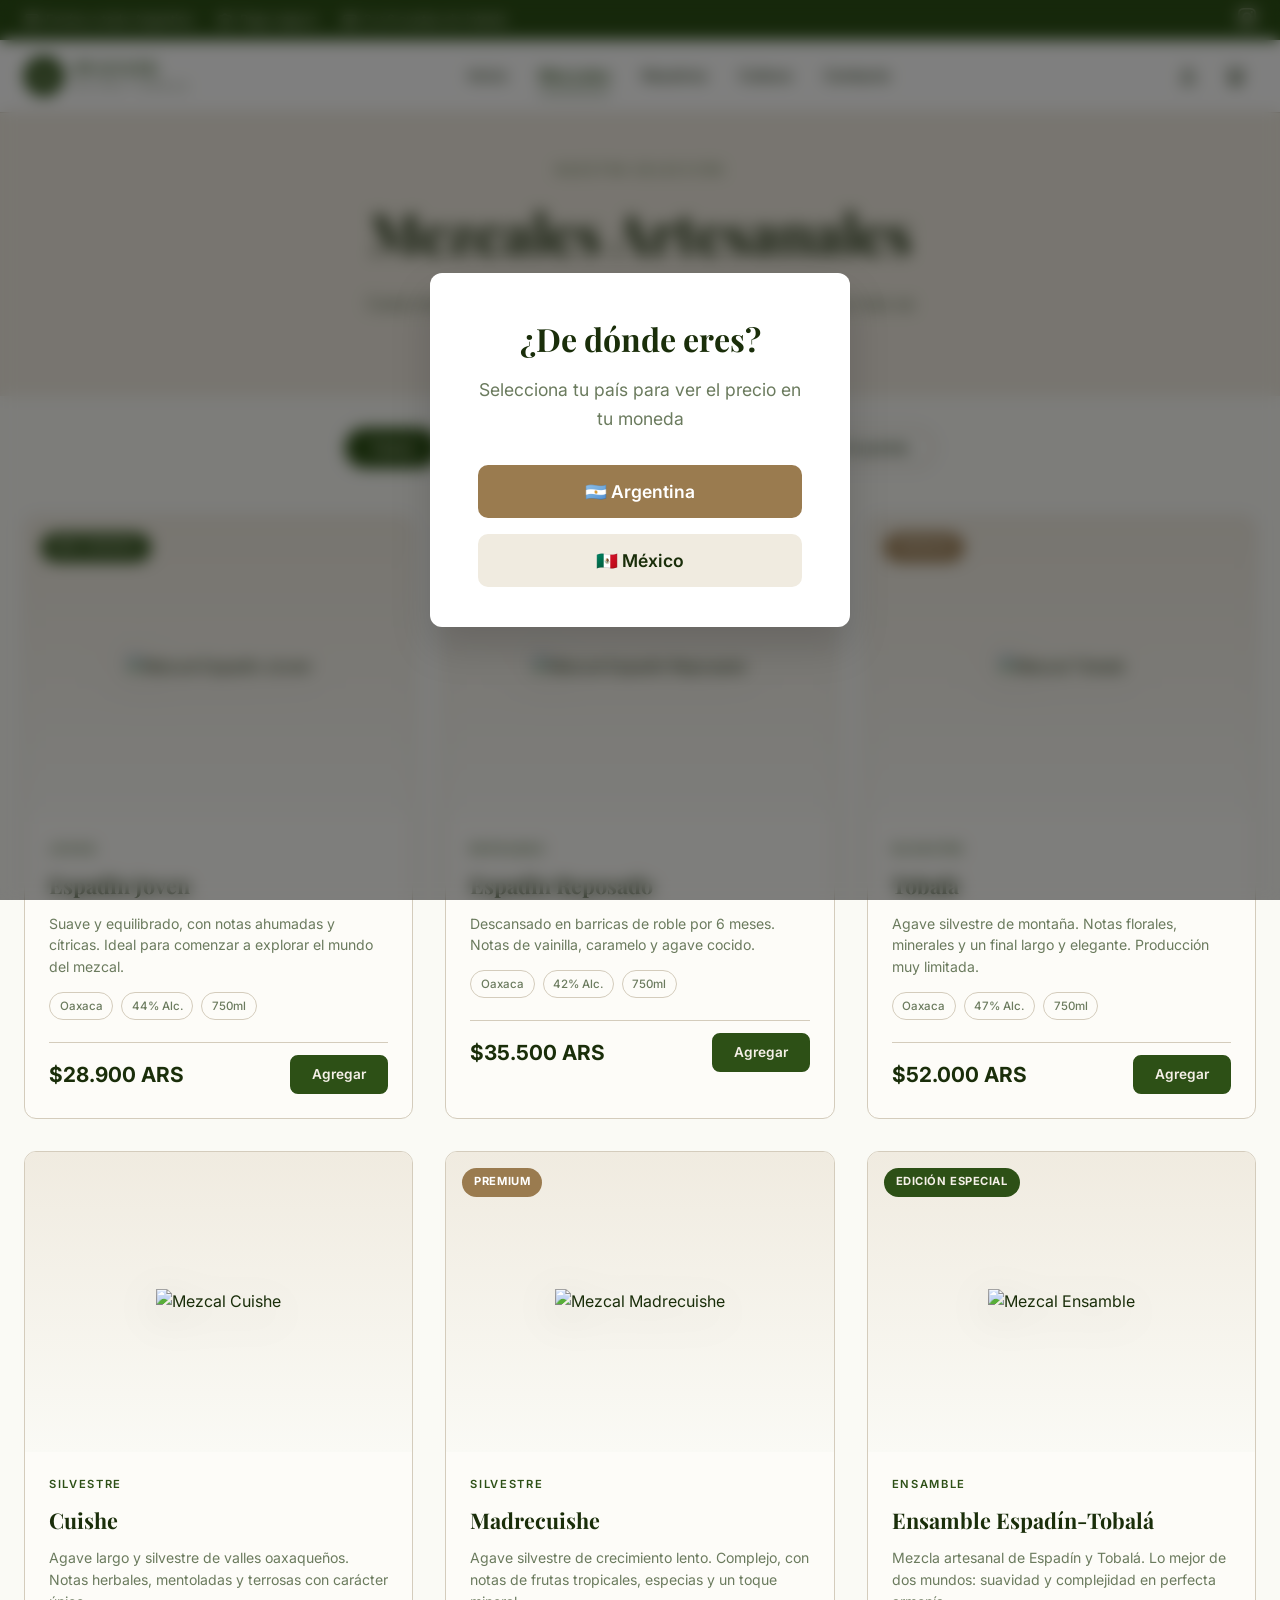
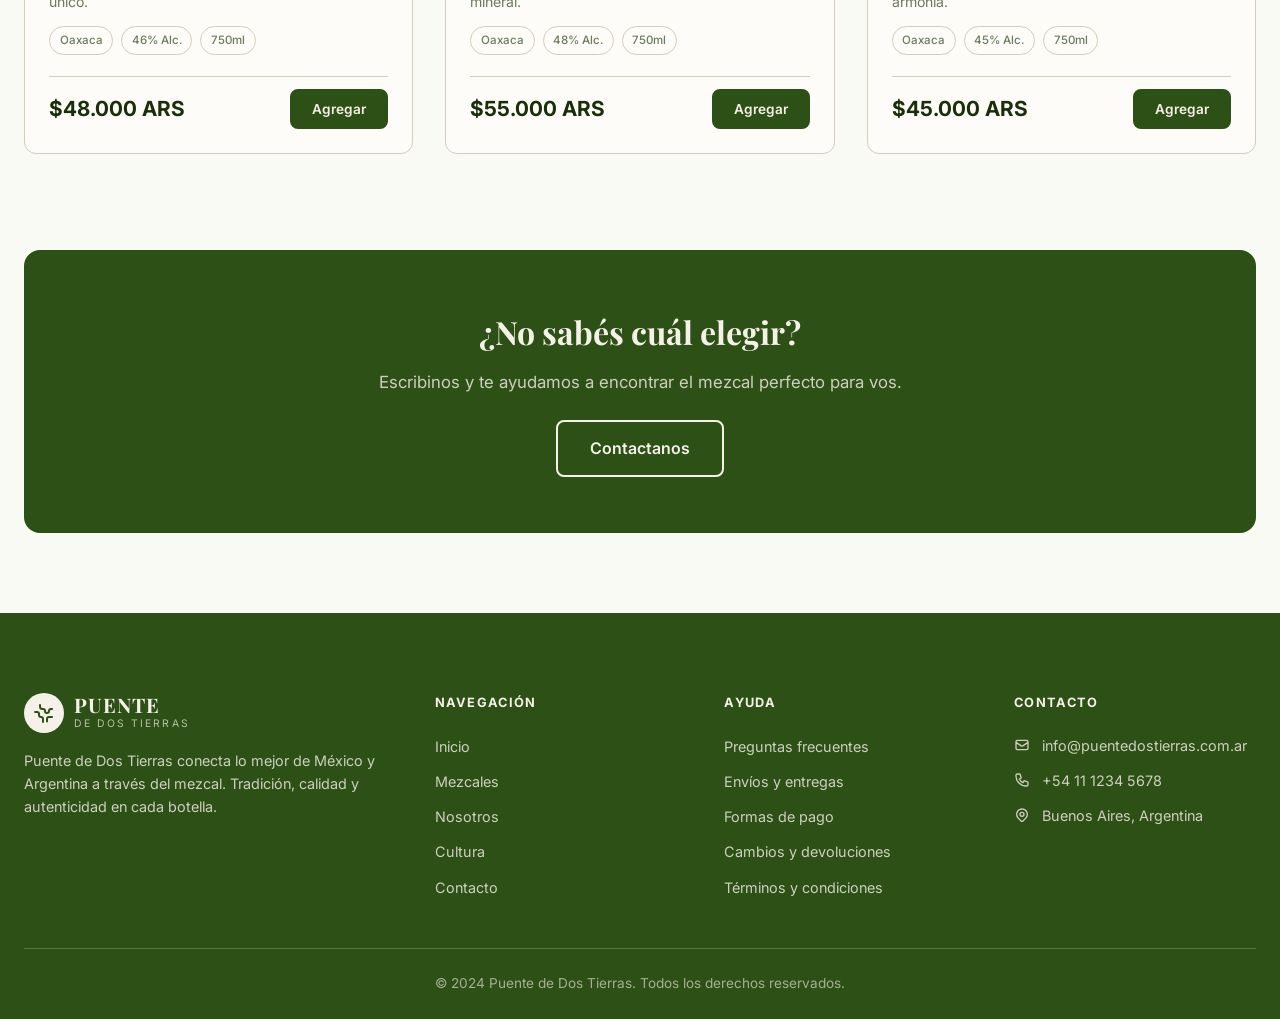
==== mezcales.html @ ec5f11fe "feat: add mezcales catalog page with 6 products, filters, and country-aware pricing" ====
<!DOCTYPE html>
<html lang="es">
<head>
  <meta charset="UTF-8">
  <meta name="viewport" content="width=device-width, initial-scale=1.0">
  <meta name="description" content="Descubrí nuestra selección de mezcales artesanales. Espadín, Tobalá, Cuishe y más. Directo del productor.">
  <title>Mezcales | Puente de Dos Tierras</title>
  <link rel="preconnect" href="https://fonts.googleapis.com">
  <link rel="preconnect" href="https://fonts.gstatic.com" crossorigin>
  <link href="https://fonts.googleapis.com/css2?family=Inter:wght@300;400;500;600;700&family=Playfair+Display:ital,wght@0,400;0,500;0,600;0,700;0,800;1,400&display=swap" rel="stylesheet">
  <link rel="stylesheet" href="css/styles.css">
</head>
<body>

  <!-- ============================================ -->
  <!-- COUNTRY MODAL -->
  <!-- ============================================ -->
  <div id="country-modal" class="country-modal">
    <div class="modal-backdrop"></div>
    <div class="modal-card">
      <h1 class="modal-title">¿De dónde eres?</h1>
      <p class="modal-subtitle">Selecciona tu país para ver el precio en tu moneda</p>
      <div class="modal-buttons">
        <button id="btn-argentina" class="btn-primary modal-btn">🇦🇷 Argentina</button>
        <button id="btn-mexico" class="btn-secondary modal-btn">🇲🇽 México</button>
      </div>
    </div>
  </div>

  <!-- ============================================ -->
  <!-- HEADER -->
  <!-- ============================================ -->
  <header class="header" id="header">
    <div class="top-bar">
      <div class="container top-bar-inner">
        <div class="top-bar-left">
          <span class="top-bar-item">
            <svg width="16" height="16" fill="none" stroke="currentColor" viewBox="0 0 24 24"><path stroke-linecap="round" stroke-linejoin="round" stroke-width="2" d="M5 8h14M5 8a2 2 0 110-4h14a2 2 0 110 4M5 8v10a2 2 0 002 2h10a2 2 0 002-2V8m-9 4h4"/></svg>
            <span id="shipping-text">Envíos a todo Argentina</span>
          </span>
          <span class="top-bar-item hide-mobile">
            <svg width="16" height="16" fill="none" stroke="currentColor" viewBox="0 0 24 24"><path stroke-linecap="round" stroke-linejoin="round" stroke-width="2" d="M9 12l2 2 4-4m5.618-4.016A11.955 11.955 0 0112 2.944a11.955 11.955 0 01-8.618 3.04A12.02 12.02 0 003 9c0 5.591 3.824 10.29 9 11.622 5.176-1.332 9-6.03 9-11.622 0-1.042-.133-2.052-.382-3.016z"/></svg>
            Pago seguro
          </span>
          <span class="top-bar-item hide-tablet">
            <svg width="16" height="16" fill="none" stroke="currentColor" viewBox="0 0 24 24"><path stroke-linecap="round" stroke-linejoin="round" stroke-width="2" d="M3 10h18M7 15h1m4 0h1m-7 4h12a3 3 0 003-3V8a3 3 0 00-3-3H6a3 3 0 00-3 3v8a3 3 0 003 3z"/></svg>
            <span id="installments-text">3 y 6 cuotas sin interés</span>
          </span>
        </div>
        <div class="top-bar-right">
          <a href="https://www.instagram.com/puentededostierras" target="_blank" rel="noopener noreferrer" class="social-link">
            <svg width="18" height="18" fill="currentColor" viewBox="0 0 24 24"><path d="M12 2.163c3.204 0 3.584.012 4.85.07 3.252.148 4.771 1.691 4.919 4.919.058 1.265.069 1.645.069 4.849 0 3.205-.012 3.584-.069 4.849-.149 3.225-1.664 4.771-4.919 4.919-1.266.058-1.644.07-4.85.07-3.204 0-3.584-.012-4.849-.07-3.26-.149-4.771-1.699-4.919-4.92-.058-1.265-.07-1.644-.07-4.849 0-3.204.013-3.583.07-4.849.149-3.227 1.664-4.771 4.919-4.919 1.266-.057 1.645-.069 4.849-.069zm0-2.163c-3.259 0-3.667.014-4.947.072-4.358.2-6.78 2.618-6.98 6.98-.059 1.281-.073 1.689-.073 4.948 0 3.259.014 3.668.072 4.948.2 4.358 2.618 6.78 6.98 6.98 1.281.058 1.689.072 4.948.072 3.259 0 3.668-.014 4.948-.072 4.354-.2 6.782-2.618 6.979-6.98.059-1.28.073-1.689.073-4.948 0-3.259-.014-3.667-.072-4.947-.196-4.354-2.617-6.78-6.979-6.98-1.281-.059-1.69-.073-4.949-.073zm0 5.838c-3.403 0-6.162 2.759-6.162 6.162s2.759 6.163 6.162 6.163 6.162-2.759 6.162-6.163c0-3.403-2.759-6.162-6.162-6.162zm0 10.162c-2.209 0-4-1.79-4-4 0-2.209 1.791-4 4-4s4 1.791 4 4c0 2.21-1.791 4-4 4zm6.406-11.845c-.796 0-1.441.645-1.441 1.44s.645 1.44 1.441 1.44c.795 0 1.439-.645 1.439-1.44s-.644-1.44-1.439-1.44z"/></svg>
          </a>
        </div>
      </div>
    </div>
    <nav class="main-nav">
      <div class="container nav-inner">
        <a href="index.html" class="logo">
          <div class="logo-icon">
            <svg width="24" height="24" fill="none" stroke="currentColor" viewBox="0 0 24 24"><path stroke-linecap="round" stroke-linejoin="round" stroke-width="2" d="M3.055 11H5a2 2 0 012 2v1a2 2 0 002 2 2 2 0 012 2v2.945M8 3.935V5.5A2.5 2.5 0 0010.5 8h.5a2 2 0 012 2 2 2 0 104 0 2 2 0 012-2h1.064M15 20.488V18a2 2 0 012-2h3.064"/></svg>
          </div>
          <div class="logo-text">
            <span class="logo-name">PUENTE</span>
            <span class="logo-sub">DE DOS TIERRAS</span>
          </div>
        </a>
        <div class="nav-links">
          <a href="index.html#inicio">Inicio</a>
          <a href="mezcales.html" class="active-link">Mezcales</a>
          <a href="index.html#nosotros">Nosotros</a>
          <a href="index.html#cultura">Cultura</a>
          <a href="index.html#contacto">Contacto</a>
        </div>
        <div class="nav-icons">
          <button class="icon-btn" aria-label="Usuario">
            <svg width="20" height="20" fill="none" stroke="currentColor" viewBox="0 0 24 24"><path stroke-linecap="round" stroke-linejoin="round" stroke-width="2" d="M16 7a4 4 0 11-8 0 4 4 0 018 0zM12 14a7 7 0 00-7 7h14a7 7 0 00-7-7z"/></svg>
          </button>
          <a href="#" class="icon-btn cart-btn" aria-label="Carrito">
            <svg width="20" height="20" fill="none" stroke="currentColor" viewBox="0 0 24 24"><path stroke-linecap="round" stroke-linejoin="round" stroke-width="2" d="M3 3h2l.4 2M7 13h10l4-8H5.4M7 13L5.4 5M7 13l-2.293 2.293c-.63.63-.184 1.707.707 1.707H17m0 0a2 2 0 100 4 2 2 0 000-4zm-8 2a2 2 0 100 4 2 2 0 000-4z"/></svg>
          </a>
          <button id="menu-toggle" class="icon-btn menu-toggle" aria-label="Menú">
            <svg class="hamburger-icon" width="24" height="24" fill="none" stroke="currentColor" viewBox="0 0 24 24"><path stroke-linecap="round" stroke-linejoin="round" stroke-width="2" d="M4 6h16M4 12h16M4 18h16"/></svg>
            <svg class="close-icon" width="24" height="24" fill="none" stroke="currentColor" viewBox="0 0 24 24"><path stroke-linecap="round" stroke-linejoin="round" stroke-width="2" d="M6 18L18 6M6 6l12 12"/></svg>
          </button>
        </div>
      </div>
      <div id="mobile-menu" class="mobile-menu">
        <a href="index.html#inicio">Inicio</a>
        <a href="mezcales.html">Mezcales</a>
        <a href="index.html#nosotros">Nosotros</a>
        <a href="index.html#cultura">Cultura</a>
        <a href="index.html#contacto">Contacto</a>
      </div>
    </nav>
    <div class="country-banner" aria-hidden="true"></div>
  </header>

  <main>
    <!-- ============================================ -->
    <!-- PAGE HERO -->
    <!-- ============================================ -->
    <section class="page-hero">
      <div class="container">
        <span class="section-label accent">Nuestra Selección</span>
        <h1 class="page-hero-title">Mezcales Artesanales</h1>
        <p class="page-hero-subtitle">Cada botella cuenta una historia. Descubrí el mezcal que más se adapta a tu paladar.</p>
      </div>
    </section>

    <!-- ============================================ -->
    <!-- FILTERS -->
    <!-- ============================================ -->
    <section class="catalog-filters">
      <div class="container">
        <div class="filters-bar">
          <button class="filter-btn active" data-filter="all">Todos</button>
          <button class="filter-btn" data-filter="joven">Joven</button>
          <button class="filter-btn" data-filter="reposado">Reposado</button>
          <button class="filter-btn" data-filter="silvestre">Silvestre</button>
          <button class="filter-btn" data-filter="ensamble">Ensamble</button>
        </div>
      </div>
    </section>

    <!-- ============================================ -->
    <!-- PRODUCT CATALOG -->
    <!-- ============================================ -->
    <section class="catalog">
      <div class="container">
        <div class="catalog-grid">

          <!-- Product 1: Espadín Joven -->
          <div class="catalog-card animate-on-scroll" data-category="joven">
            <div class="catalog-card-badge">Más vendido</div>
            <div class="catalog-card-image">
              <img src="https://hebbkx1anhila5yf.public.blob.vercel-storage.com/mezcal-jdgCJvvZKCyL3hi8HfYXwgTxOFoAdW.png" alt="Mezcal Espadín Joven">
            </div>
            <div class="catalog-card-body">
              <span class="catalog-card-category">Joven</span>
              <h3 class="catalog-card-name">Espadín Joven</h3>
              <p class="catalog-card-desc">Suave y equilibrado, con notas ahumadas y cítricas. Ideal para comenzar a explorar el mundo del mezcal.</p>
              <div class="catalog-card-details">
                <span class="detail-tag">Oaxaca</span>
                <span class="detail-tag">44% Alc.</span>
                <span class="detail-tag">750ml</span>
              </div>
              <div class="catalog-card-footer">
                <div class="catalog-card-price" data-price-ar="$28.900 ARS" data-price-mx="$700 MXN">$28.900 ARS</div>
                <button class="btn btn-primary btn-sm">Agregar</button>
              </div>
            </div>
          </div>

          <!-- Product 2: Espadín Reposado -->
          <div class="catalog-card animate-on-scroll" data-category="reposado">
            <div class="catalog-card-image">
              <img src="https://hebbkx1anhila5yf.public.blob.vercel-storage.com/mezcal-jdgCJvvZKCyL3hi8HfYXwgTxOFoAdW.png" alt="Mezcal Espadín Reposado">
            </div>
            <div class="catalog-card-body">
              <span class="catalog-card-category">Reposado</span>
              <h3 class="catalog-card-name">Espadín Reposado</h3>
              <p class="catalog-card-desc">Descansado en barricas de roble por 6 meses. Notas de vainilla, caramelo y agave cocido.</p>
              <div class="catalog-card-details">
                <span class="detail-tag">Oaxaca</span>
                <span class="detail-tag">42% Alc.</span>
                <span class="detail-tag">750ml</span>
              </div>
              <div class="catalog-card-footer">
                <div class="catalog-card-price" data-price-ar="$35.500 ARS" data-price-mx="$850 MXN">$35.500 ARS</div>
                <button class="btn btn-primary btn-sm">Agregar</button>
              </div>
            </div>
          </div>

          <!-- Product 3: Tobalá -->
          <div class="catalog-card animate-on-scroll" data-category="silvestre">
            <div class="catalog-card-badge premium">Premium</div>
            <div class="catalog-card-image">
              <img src="https://hebbkx1anhila5yf.public.blob.vercel-storage.com/mezcal-jdgCJvvZKCyL3hi8HfYXwgTxOFoAdW.png" alt="Mezcal Tobalá">
            </div>
            <div class="catalog-card-body">
              <span class="catalog-card-category">Silvestre</span>
              <h3 class="catalog-card-name">Tobalá</h3>
              <p class="catalog-card-desc">Agave silvestre de montaña. Notas florales, minerales y un final largo y elegante. Producción muy limitada.</p>
              <div class="catalog-card-details">
                <span class="detail-tag">Oaxaca</span>
                <span class="detail-tag">47% Alc.</span>
                <span class="detail-tag">750ml</span>
              </div>
              <div class="catalog-card-footer">
                <div class="catalog-card-price" data-price-ar="$52.000 ARS" data-price-mx="$1.250 MXN">$52.000 ARS</div>
                <button class="btn btn-primary btn-sm">Agregar</button>
              </div>
            </div>
          </div>

          <!-- Product 4: Cuishe -->
          <div class="catalog-card animate-on-scroll" data-category="silvestre">
            <div class="catalog-card-image">
              <img src="https://hebbkx1anhila5yf.public.blob.vercel-storage.com/mezcal-jdgCJvvZKCyL3hi8HfYXwgTxOFoAdW.png" alt="Mezcal Cuishe">
            </div>
            <div class="catalog-card-body">
              <span class="catalog-card-category">Silvestre</span>
              <h3 class="catalog-card-name">Cuishe</h3>
              <p class="catalog-card-desc">Agave largo y silvestre de valles oaxaqueños. Notas herbales, mentoladas y terrosas con carácter único.</p>
              <div class="catalog-card-details">
                <span class="detail-tag">Oaxaca</span>
                <span class="detail-tag">46% Alc.</span>
                <span class="detail-tag">750ml</span>
              </div>
              <div class="catalog-card-footer">
                <div class="catalog-card-price" data-price-ar="$48.000 ARS" data-price-mx="$1.150 MXN">$48.000 ARS</div>
                <button class="btn btn-primary btn-sm">Agregar</button>
              </div>
            </div>
          </div>

          <!-- Product 5: Madrecuishe -->
          <div class="catalog-card animate-on-scroll" data-category="silvestre">
            <div class="catalog-card-badge premium">Premium</div>
            <div class="catalog-card-image">
              <img src="https://hebbkx1anhila5yf.public.blob.vercel-storage.com/mezcal-jdgCJvvZKCyL3hi8HfYXwgTxOFoAdW.png" alt="Mezcal Madrecuishe">
            </div>
            <div class="catalog-card-body">
              <span class="catalog-card-category">Silvestre</span>
              <h3 class="catalog-card-name">Madrecuishe</h3>
              <p class="catalog-card-desc">Agave silvestre de crecimiento lento. Complejo, con notas de frutas tropicales, especias y un toque mineral.</p>
              <div class="catalog-card-details">
                <span class="detail-tag">Oaxaca</span>
                <span class="detail-tag">48% Alc.</span>
                <span class="detail-tag">750ml</span>
              </div>
              <div class="catalog-card-footer">
                <div class="catalog-card-price" data-price-ar="$55.000 ARS" data-price-mx="$1.350 MXN">$55.000 ARS</div>
                <button class="btn btn-primary btn-sm">Agregar</button>
              </div>
            </div>
          </div>

          <!-- Product 6: Ensamble -->
          <div class="catalog-card animate-on-scroll" data-category="ensamble">
            <div class="catalog-card-badge">Edición Especial</div>
            <div class="catalog-card-image">
              <img src="https://hebbkx1anhila5yf.public.blob.vercel-storage.com/mezcal-jdgCJvvZKCyL3hi8HfYXwgTxOFoAdW.png" alt="Mezcal Ensamble">
            </div>
            <div class="catalog-card-body">
              <span class="catalog-card-category">Ensamble</span>
              <h3 class="catalog-card-name">Ensamble Espadín-Tobalá</h3>
              <p class="catalog-card-desc">Mezcla artesanal de Espadín y Tobalá. Lo mejor de dos mundos: suavidad y complejidad en perfecta armonía.</p>
              <div class="catalog-card-details">
                <span class="detail-tag">Oaxaca</span>
                <span class="detail-tag">45% Alc.</span>
                <span class="detail-tag">750ml</span>
              </div>
              <div class="catalog-card-footer">
                <div class="catalog-card-price" data-price-ar="$45.000 ARS" data-price-mx="$1.080 MXN">$45.000 ARS</div>
                <button class="btn btn-primary btn-sm">Agregar</button>
              </div>
            </div>
          </div>

        </div>
      </div>
    </section>

    <!-- ============================================ -->
    <!-- CTA BANNER -->
    <!-- ============================================ -->
    <section class="cta-banner">
      <div class="container">
        <div class="cta-card">
          <h2>¿No sabés cuál elegir?</h2>
          <p>Escribinos y te ayudamos a encontrar el mezcal perfecto para vos.</p>
          <a href="index.html#contacto" class="btn btn-outline-light">Contactanos</a>
        </div>
      </div>
    </section>
  </main>

  <!-- ============================================ -->
  <!-- FOOTER -->
  <!-- ============================================ -->
  <footer id="contacto" class="footer">
    <div class="container">
      <div class="footer-grid">
        <div class="footer-brand">
          <div class="logo">
            <div class="logo-icon light">
              <svg width="24" height="24" fill="none" stroke="currentColor" viewBox="0 0 24 24"><path stroke-linecap="round" stroke-linejoin="round" stroke-width="2" d="M3.055 11H5a2 2 0 012 2v1a2 2 0 002 2 2 2 0 012 2v2.945M8 3.935V5.5A2.5 2.5 0 0010.5 8h.5a2 2 0 012 2 2 2 0 104 0 2 2 0 012-2h1.064M15 20.488V18a2 2 0 012-2h3.064"/></svg>
            </div>
            <div class="logo-text">
              <span class="logo-name">PUENTE</span>
              <span class="logo-sub">DE DOS TIERRAS</span>
            </div>
          </div>
          <p class="footer-desc">Puente de Dos Tierras conecta lo mejor de México y Argentina a través del mezcal. Tradición, calidad y autenticidad en cada botella.</p>
        </div>
        <div class="footer-links">
          <h4>NAVEGACIÓN</h4>
          <ul>
            <li><a href="index.html#inicio">Inicio</a></li>
            <li><a href="mezcales.html">Mezcales</a></li>
            <li><a href="index.html#nosotros">Nosotros</a></li>
            <li><a href="index.html#cultura">Cultura</a></li>
            <li><a href="index.html#contacto">Contacto</a></li>
          </ul>
        </div>
        <div class="footer-links">
          <h4>AYUDA</h4>
          <ul>
            <li><a href="#">Preguntas frecuentes</a></li>
            <li><a href="#">Envíos y entregas</a></li>
            <li><a href="#">Formas de pago</a></li>
            <li><a href="#">Cambios y devoluciones</a></li>
            <li><a href="#">Términos y condiciones</a></li>
          </ul>
        </div>
        <div class="footer-contact">
          <h4>CONTACTO</h4>
          <ul>
            <li>
              <svg width="16" height="16" fill="none" stroke="currentColor" viewBox="0 0 24 24"><path stroke-linecap="round" stroke-linejoin="round" stroke-width="2" d="M3 8l7.89 5.26a2 2 0 002.22 0L21 8M5 19h14a2 2 0 002-2V7a2 2 0 00-2-2H5a2 2 0 00-2 2v10a2 2 0 002 2z"/></svg>
              <span id="footer-email">info@puentedostierras.com.ar</span>
            </li>
            <li>
              <svg width="16" height="16" fill="none" stroke="currentColor" viewBox="0 0 24 24"><path stroke-linecap="round" stroke-linejoin="round" stroke-width="2" d="M3 5a2 2 0 012-2h3.28a1 1 0 01.948.684l1.498 4.493a1 1 0 01-.502 1.21l-2.257 1.13a11.042 11.042 0 005.516 5.516l1.13-2.257a1 1 0 011.21-.502l4.493 1.498a1 1 0 01.684.949V19a2 2 0 01-2 2h-1C9.716 21 3 14.284 3 6V5z"/></svg>
              <span id="footer-phone">+54 11 1234 5678</span>
            </li>
            <li>
              <svg width="16" height="16" fill="none" stroke="currentColor" viewBox="0 0 24 24"><path stroke-linecap="round" stroke-linejoin="round" stroke-width="2" d="M17.657 16.657L13.414 20.9a1.998 1.998 0 01-2.827 0l-4.244-4.243a8 8 0 1111.314 0z"/><path stroke-linecap="round" stroke-linejoin="round" stroke-width="2" d="M15 11a3 3 0 11-6 0 3 3 0 016 0z"/></svg>
              <span id="footer-location">Buenos Aires, Argentina</span>
            </li>
          </ul>
        </div>
      </div>
      <div class="footer-bottom">
        <p>© 2024 Puente de Dos Tierras. Todos los derechos reservados.</p>
      </div>
    </div>
  </footer>

  <script src="js/main.js"></script>
</body>
</html>
---- css/styles.css ----
/* ============================================ */
/* CSS CUSTOM PROPERTIES                        */
/* ============================================ */
:root {
  --primary: #2D5016;
  --primary-light: #3D6B1E;
  --primary-dark: #1E3A0E;
  --primary-foreground: #F5F0E8;
  --secondary: #F0EBE0;
  --accent: #9A7B4F;
  --background: #FAFAF5;
  --foreground: #1A2E0A;
  --muted: #6B7B5E;
  --border: #D4CCBC;
  --card: #FDFCF8;
  --hero-overlay: rgba(255,255,255,0.78);
  --shadow-sm: 0 1px 3px rgba(0,0,0,0.08);
  --shadow-md: 0 4px 12px rgba(0,0,0,0.1);
  --shadow-lg: 0 8px 30px rgba(0,0,0,0.12);
  --shadow-xl: 0 20px 40px rgba(0,0,0,0.15);
  --radius: 12px;
  --transition: 0.3s ease;
}

/* ============================================ */
/* MEXICO COLOR SCHEME                          */
/* ============================================ */
body.country-mexico {
  --primary: #8B2D0B;
  --primary-light: #A63A12;
  --primary-dark: #6B2008;
  --primary-foreground: #FFF8F0;
  --secondary: #F5EDE4;
  --accent: #C4762A;
  --background: #FFFBF7;
  --foreground: #2E1506;
  --muted: #8B7461;
  --border: #E0CCBB;
  --card: #FFFDF9;
  --hero-overlay: rgba(255,248,240,0.78);
}

/* Country flag badge */
.country-flag {
  display: none;
  font-size: 1.4rem;
  margin-right: 0.4rem;
  vertical-align: middle;
  line-height: 1;
}

body.country-argentina .country-flag.flag-ar,
body.country-mexico .country-flag.flag-mx {
  display: inline;
}

/* Country banner strip */
.country-banner {
  display: none;
  text-align: center;
  padding: 0.4rem;
  font-size: 0.75rem;
  font-weight: 600;
  letter-spacing: 0.05em;
}

body.country-argentina .country-banner {
  display: block;
  background: linear-gradient(90deg, #74ACDF 0%, #74ACDF 33%, #FFFFFF 33%, #FFFFFF 50%, #F6B40E 50%, #F6B40E 52%, #FFFFFF 52%, #FFFFFF 67%, #74ACDF 67%, #74ACDF 100%);
  color: transparent;
  height: 4px;
}

body.country-mexico .country-banner {
  display: block;
  background: linear-gradient(90deg, #006847 0%, #006847 33%, #FFFFFF 33%, #FFFFFF 67%, #CE1126 67%, #CE1126 100%);
  color: transparent;
  height: 4px;
}

/* ============================================ */
/* RESET & BASE                                 */
/* ============================================ */
*, *::before, *::after {
  margin: 0;
  padding: 0;
  box-sizing: border-box;
}

html {
  scroll-behavior: smooth;
  font-size: 16px;
}

body {
  font-family: 'Inter', -apple-system, BlinkMacSystemFont, sans-serif;
  background: var(--background);
  color: var(--foreground);
  line-height: 1.6;
  -webkit-font-smoothing: antialiased;
  -moz-osx-font-smoothing: grayscale;
}

img {
  max-width: 100%;
  height: auto;
  display: block;
}

a {
  text-decoration: none;
  color: inherit;
  transition: color var(--transition);
}

ul {
  list-style: none;
}

/* Scrollbar */
::-webkit-scrollbar { width: 8px; }
::-webkit-scrollbar-track { background: var(--secondary); }
::-webkit-scrollbar-thumb { background: var(--primary); border-radius: 4px; }
::-webkit-scrollbar-thumb:hover { background: var(--accent); }

/* ============================================ */
/* UTILITIES                                    */
/* ============================================ */
.container {
  max-width: 1280px;
  margin: 0 auto;
  padding: 0 1.5rem;
}

.section-label {
  font-size: 0.75rem;
  text-transform: uppercase;
  letter-spacing: 0.2em;
  color: var(--muted);
  display: block;
  margin-bottom: 0.5rem;
}

.section-label.accent { color: var(--primary); }
.section-label.light { color: rgba(245,240,232,0.7); }

.section-title {
  font-family: 'Playfair Display', Georgia, serif;
  font-size: clamp(1.75rem, 4vw, 2.5rem);
  font-weight: 700;
  color: var(--foreground);
  margin-bottom: 1rem;
}

.section-title.center { text-align: center; }

.section-header {
  text-align: center;
  margin-bottom: 3rem;
}

/* ============================================ */
/* BUTTONS                                      */
/* ============================================ */
.btn {
  display: inline-flex;
  align-items: center;
  gap: 0.5rem;
  padding: 0.875rem 2rem;
  font-size: 1rem;
  font-weight: 600;
  border-radius: 8px;
  border: 2px solid transparent;
  cursor: pointer;
  transition: all var(--transition);
  font-family: inherit;
}

.btn-primary {
  background: var(--primary);
  color: var(--primary-foreground);
  border-color: var(--primary);
}

.btn-primary:hover {
  background: var(--primary-light);
  border-color: var(--primary-light);
  transform: translateY(-2px);
  box-shadow: var(--shadow-md);
}

.btn-outline {
  background: transparent;
  color: var(--primary);
  border-color: var(--primary);
}

.btn-outline:hover {
  background: var(--primary);
  color: var(--primary-foreground);
  transform: translateY(-2px);
}

.btn-outline-light {
  background: transparent;
  color: var(--primary-foreground);
  border-color: var(--primary-foreground);
}

.btn-outline-light:hover {
  background: var(--primary-foreground);
  color: var(--primary);
}

.btn-secondary {
  background: var(--secondary);
  color: var(--foreground);
  border-color: var(--secondary);
}

.btn-secondary:hover {
  background: var(--border);
  border-color: var(--border);
  transform: translateY(-2px);
}

/* ============================================ */
/* ANIMATIONS                                   */
/* ============================================ */
@keyframes fadeIn {
  from { opacity: 0; }
  to { opacity: 1; }
}

@keyframes slideUp {
  from { opacity: 0; transform: translateY(30px); }
  to { opacity: 1; transform: translateY(0); }
}

@keyframes scaleIn {
  from { opacity: 0; transform: scale(0.9); }
  to { opacity: 1; transform: scale(1); }
}

.animate-on-scroll {
  opacity: 0;
  transform: translateY(30px);
  transition: opacity 0.6s ease, transform 0.6s ease;
}

.animate-on-scroll.animate-in {
  opacity: 1;
  transform: translateY(0);
}

/* ============================================ */
/* COUNTRY MODAL                                */
/* ============================================ */
.country-modal {
  position: fixed;
  inset: 0;
  z-index: 100;
  display: flex;
  align-items: center;
  justify-content: center;
  animation: fadeIn 0.3s ease;
}

.country-modal.hidden {
  display: none;
}

.modal-backdrop {
  position: absolute;
  inset: 0;
  background: rgba(0,0,0,0.5);
  backdrop-filter: blur(8px);
  -webkit-backdrop-filter: blur(8px);
}

.modal-card {
  position: relative;
  z-index: 10;
  background: white;
  border-radius: var(--radius);
  box-shadow: var(--shadow-xl);
  padding: 2.5rem 3rem;
  max-width: 420px;
  width: 90%;
  text-align: center;
  animation: scaleIn 0.4s ease;
}

.modal-title {
  font-family: 'Playfair Display', Georgia, serif;
  font-size: 2rem;
  font-weight: 700;
  color: var(--foreground);
  margin-bottom: 0.75rem;
}

.modal-subtitle {
  color: var(--muted);
  font-size: 1.1rem;
  margin-bottom: 2rem;
}

.modal-buttons {
  display: flex;
  flex-direction: column;
  gap: 1rem;
}

.modal-btn {
  padding: 1rem 2rem;
  font-size: 1.1rem;
  border-radius: 10px;
  cursor: pointer;
  font-family: inherit;
  font-weight: 600;
  border: none;
  transition: all var(--transition);
}

.modal-btn.btn-primary {
  background: var(--accent);
  color: white;
}

.modal-btn.btn-primary:hover {
  background: #8A6B3F;
  transform: translateY(-2px);
  box-shadow: var(--shadow-md);
}

.modal-btn.btn-secondary {
  background: var(--secondary);
  color: var(--foreground);
}

.modal-btn.btn-secondary:hover {
  background: var(--border);
  transform: translateY(-2px);
}

/* ============================================ */
/* HEADER                                       */
/* ============================================ */
.header {
  position: fixed;
  top: 0;
  left: 0;
  right: 0;
  z-index: 50;
  transition: box-shadow var(--transition);
}

.header.scrolled {
  box-shadow: var(--shadow-md);
}

.top-bar {
  background: var(--primary);
  color: var(--primary-foreground);
  padding: 0.5rem 0;
  font-size: 0.8rem;
}

.top-bar-inner {
  display: flex;
  justify-content: space-between;
  align-items: center;
}

.top-bar-left {
  display: flex;
  gap: 1.5rem;
}

.top-bar-item {
  display: flex;
  align-items: center;
  gap: 0.4rem;
}

.top-bar-right {
  display: flex;
  gap: 1rem;
}

.social-link {
  transition: opacity var(--transition);
}

.social-link:hover {
  opacity: 0.7;
}

.main-nav {
  background: rgba(255,255,255,0.97);
  backdrop-filter: blur(12px);
  -webkit-backdrop-filter: blur(12px);
  border-bottom: 1px solid var(--border);
}

.nav-inner {
  display: flex;
  align-items: center;
  justify-content: space-between;
  padding-top: 1rem;
  padding-bottom: 1rem;
}

.logo {
  display: flex;
  align-items: center;
  gap: 0.6rem;
}

.logo-icon {
  width: 40px;
  height: 40px;
  background: var(--primary);
  border-radius: 50%;
  display: flex;
  align-items: center;
  justify-content: center;
  color: var(--primary-foreground);
}

.logo-icon.light {
  background: var(--primary-foreground);
  color: var(--primary);
}

.logo-text {
  display: flex;
  flex-direction: column;
}

.logo-name {
  font-family: 'Playfair Display', Georgia, serif;
  font-size: 1.25rem;
  font-weight: 700;
  color: var(--primary);
  letter-spacing: 0.05em;
  line-height: 1.1;
}

.footer .logo-name { color: var(--primary-foreground); }

.logo-sub {
  font-size: 0.65rem;
  color: var(--muted);
  letter-spacing: 0.2em;
}

.footer .logo-sub { color: rgba(245,240,232,0.7); }

.nav-links {
  display: flex;
  gap: 2rem;
}

.nav-links a {
  font-weight: 500;
  color: var(--foreground);
  transition: color var(--transition);
  font-size: 0.95rem;
}

.nav-links a:hover {
  color: var(--primary);
}

.nav-icons {
  display: flex;
  align-items: center;
  gap: 0.5rem;
}

.icon-btn {
  width: 40px;
  height: 40px;
  border: none;
  background: transparent;
  border-radius: 50%;
  display: flex;
  align-items: center;
  justify-content: center;
  cursor: pointer;
  transition: background var(--transition);
  color: var(--foreground);
}

.icon-btn:hover {
  background: var(--secondary);
}

.menu-toggle {
  display: none;
}

.menu-toggle .close-icon {
  display: none;
}

.menu-toggle.active .hamburger-icon {
  display: none;
}

.menu-toggle.active .close-icon {
  display: block;
}

.mobile-menu {
  display: none;
  flex-direction: column;
  padding: 1rem 1.5rem 1.5rem;
  border-top: 1px solid var(--border);
  background: white;
}

.mobile-menu.open {
  display: flex;
}

.mobile-menu a {
  padding: 0.75rem 0;
  font-weight: 500;
  color: var(--foreground);
  font-size: 1rem;
}

.mobile-menu a:hover {
  color: var(--primary);
}

/* ============================================ */
/* HERO                                         */
/* ============================================ */
.hero {
  min-height: 100vh;
  padding-top: 8rem;
  padding-bottom: 4rem;
  position: relative;
  overflow: hidden;
  display: flex;
  align-items: center;
}

.hero-bg {
  position: absolute;
  inset: 0;
}

.hero-bg-img {
  width: 100%;
  height: 100%;
  object-fit: cover;
}

.hero-overlay {
  position: absolute;
  inset: 0;
  background: var(--hero-overlay);
  transition: background 0.5s ease;
}

.hero-grid {
  display: grid;
  grid-template-columns: 1fr 1fr;
  gap: 3rem;
  align-items: center;
  position: relative;
  z-index: 2;
  min-height: calc(100vh - 12rem);
}

.hero-content {
  display: flex;
  flex-direction: column;
  gap: 2rem;
}

.hero-headline {
  font-family: 'Playfair Display', Georgia, serif;
  font-size: clamp(2.2rem, 5vw, 4rem);
  font-weight: 700;
  color: var(--foreground);
  line-height: 1.1;
  text-wrap: balance;
}

.hero-subtitle {
  font-size: clamp(1rem, 2vw, 1.25rem);
  color: var(--muted);
  max-width: 540px;
  line-height: 1.7;
}

.hero-buttons {
  display: flex;
  flex-wrap: wrap;
  gap: 1rem;
}

.hero-bottle {
  display: flex;
  align-items: center;
  justify-content: center;
  height: 550px;
}

.bottle-img {
  max-height: 100%;
  width: auto;
  object-fit: contain;
  filter: drop-shadow(0 20px 40px rgba(0,0,0,0.25));
}

/* ============================================ */
/* FEATURES                                     */
/* ============================================ */
.features {
  padding: 5rem 0;
  background: var(--secondary);
}

.features-grid {
  display: grid;
  grid-template-columns: repeat(3, 1fr);
  gap: 2rem;
}

.feature-card {
  display: flex;
  flex-direction: column;
  align-items: center;
  text-align: center;
  padding: 2rem 1.5rem;
  background: var(--card);
  border-radius: var(--radius);
  box-shadow: var(--shadow-sm);
  transition: box-shadow var(--transition), transform var(--transition);
}

.feature-card:hover {
  box-shadow: var(--shadow-md);
  transform: translateY(-4px);
}

.feature-icon {
  width: 64px;
  height: 64px;
  border-radius: 50%;
  background: rgba(45,80,22,0.1);
  display: flex;
  align-items: center;
  justify-content: center;
  margin-bottom: 1rem;
  color: var(--primary);
  transition: all var(--transition);
}

.feature-card:hover .feature-icon {
  background: var(--primary);
  color: white;
}

.feature-title {
  font-size: 1.05rem;
  font-weight: 700;
  margin-bottom: 0.5rem;
}

.feature-desc {
  color: var(--muted);
  font-size: 0.95rem;
}

/* ============================================ */
/* PRODUCT HIGHLIGHT                            */
/* ============================================ */
.product-highlight {
  padding: 6rem 0;
  background: var(--background);
}

.product-grid {
  display: grid;
  grid-template-columns: 1fr 1fr 1fr;
  gap: 2rem;
  align-items: center;
}

.product-bottle {
  position: relative;
  display: flex;
  align-items: center;
  justify-content: center;
  min-height: 450px;
}

.bottle-glow {
  position: absolute;
  width: 200px;
  height: 200px;
  border-radius: 50%;
  background: rgba(45,80,22,0.06);
  filter: blur(60px);
}

.product-bottle-img {
  position: relative;
  z-index: 2;
  max-height: 420px;
  width: auto;
  object-fit: contain;
  filter: drop-shadow(0 20px 40px rgba(0,0,0,0.2));
}

.product-info-center {
  display: flex;
  flex-direction: column;
  gap: 1.25rem;
}

.product-name {
  font-family: 'Playfair Display', Georgia, serif;
  font-size: clamp(2rem, 4vw, 3rem);
  font-weight: 700;
  color: var(--foreground);
}

.product-tagline {
  font-size: 1.1rem;
  color: var(--muted);
}

.product-description {
  color: var(--foreground);
  line-height: 1.7;
  font-size: 0.95rem;
}

.product-badges {
  display: grid;
  grid-template-columns: repeat(4, 1fr);
  gap: 0.75rem;
  padding: 1.25rem 0;
  border-top: 1px solid var(--border);
  border-bottom: 1px solid var(--border);
}

.badge {
  text-align: center;
}

.badge-icon {
  width: 40px;
  height: 40px;
  border-radius: 50%;
  background: rgba(45,80,22,0.1);
  display: flex;
  align-items: center;
  justify-content: center;
  margin: 0 auto 0.4rem;
  color: var(--primary);
}

.badge span {
  font-size: 0.75rem;
  color: var(--muted);
}

.product-cta {
  display: flex;
  align-items: center;
  justify-content: space-between;
  gap: 1rem;
}

.product-price {
  font-size: 1.75rem;
  font-weight: 700;
  color: var(--foreground);
}

.process-card {
  background: var(--secondary);
  border-radius: var(--radius);
  padding: 1.5rem;
  display: flex;
  flex-direction: column;
  gap: 1.25rem;
}

.process-step {
  display: flex;
  align-items: center;
  gap: 1rem;
}

.process-icon {
  width: 48px;
  height: 48px;
  border-radius: 50%;
  background: rgba(45,80,22,0.1);
  display: flex;
  align-items: center;
  justify-content: center;
  flex-shrink: 0;
  color: var(--primary);
}

.process-step h4 {
  font-size: 0.8rem;
  font-weight: 700;
  letter-spacing: 0.02em;
}

.process-step p {
  font-size: 0.75rem;
  color: var(--muted);
}

/* ============================================ */
/* PRODUCT INFO (FAQ)                           */
/* ============================================ */
.product-info {
  padding: 5rem 0;
  background: var(--secondary);
}

.faq-grid {
  display: grid;
  grid-template-columns: repeat(3, 1fr);
  gap: 1.5rem;
}

.faq-card {
  display: flex;
  align-items: flex-start;
  gap: 1rem;
  padding: 1.5rem;
  background: var(--card);
  border: 1px solid var(--border);
  border-radius: var(--radius);
  transition: border-color var(--transition), box-shadow var(--transition);
}

.faq-card:hover {
  border-color: rgba(45,80,22,0.3);
  box-shadow: var(--shadow-sm);
}

.faq-icon {
  width: 48px;
  height: 48px;
  border-radius: 50%;
  background: rgba(45,80,22,0.1);
  display: flex;
  align-items: center;
  justify-content: center;
  flex-shrink: 0;
  color: var(--primary);
}

.faq-question {
  font-weight: 700;
  margin-bottom: 0.3rem;
  font-size: 1rem;
}

.faq-answer {
  font-size: 0.9rem;
  color: var(--muted);
  line-height: 1.5;
}

/* ============================================ */
/* SUSTAINABILITY                               */
/* ============================================ */
.sustainability {
  padding: 5rem 0;
  background: rgba(45,80,22,0.04);
}

.sustainability-grid {
  display: grid;
  grid-template-columns: 1fr 1fr;
  gap: 3rem;
  align-items: center;
}

.sustainability-text p {
  color: var(--muted);
  line-height: 1.7;
  margin-bottom: 1rem;
}

.sustainability-cards {
  display: grid;
  grid-template-columns: repeat(3, 1fr);
  gap: 1.5rem;
}

.sustain-card {
  background: var(--card);
  border: 1px solid var(--border);
  border-radius: var(--radius);
  padding: 1.5rem;
  text-align: center;
  transition: transform var(--transition), box-shadow var(--transition);
}

.sustain-card:hover {
  transform: translateY(-4px);
  box-shadow: var(--shadow-md);
}

.sustain-icon {
  width: 64px;
  height: 64px;
  border-radius: 50%;
  background: rgba(45,80,22,0.1);
  display: flex;
  align-items: center;
  justify-content: center;
  margin: 0 auto 1rem;
  color: var(--primary);
}

.sustain-card h3 {
  font-weight: 700;
  margin-bottom: 0.5rem;
  font-size: 1rem;
}

.sustain-card p {
  font-size: 0.85rem;
  color: var(--muted);
}

/* ============================================ */
/* CULTURE                                      */
/* ============================================ */
.culture {
  padding: 6rem 0;
  background: var(--primary);
  color: var(--primary-foreground);
}

.culture-grid {
  display: grid;
  grid-template-columns: 1fr 1fr;
  gap: 3rem;
  align-items: center;
}

.culture-text {
  display: flex;
  flex-direction: column;
  gap: 1.25rem;
}

.culture-title {
  font-family: 'Playfair Display', Georgia, serif;
  font-size: clamp(2rem, 4vw, 3rem);
  font-weight: 700;
  line-height: 1.15;
  text-wrap: balance;
}

.culture-text p {
  color: rgba(245,240,232,0.8);
  line-height: 1.7;
  font-size: 1.05rem;
}

.culture-images {
  display: grid;
  grid-template-columns: 1fr 1fr;
  gap: 1rem;
}

.culture-col {
  display: flex;
  flex-direction: column;
  gap: 1rem;
}

.culture-col.offset {
  margin-top: 2rem;
}

.culture-card {
  background: rgba(245,240,232,0.15);
  border-radius: var(--radius);
  padding: 1.5rem;
  display: flex;
  flex-direction: column;
  justify-content: center;
  align-items: center;
  text-align: center;
  transition: background var(--transition);
}

.culture-card:hover {
  background: rgba(245,240,232,0.22);
}

.culture-card:first-child {
  aspect-ratio: 1;
}

.culture-card.short {
  aspect-ratio: 4/3;
}

.culture-card.tall {
  aspect-ratio: 3/4;
}

.culture-card h4 {
  font-weight: 700;
  margin-bottom: 0.5rem;
  font-size: 1.05rem;
}

.culture-card p {
  font-size: 0.85rem;
  color: rgba(245,240,232,0.7);
}

/* ============================================ */
/* HOW TO BUY                                   */
/* ============================================ */
.how-to-buy {
  padding: 6rem 0;
  background: var(--secondary);
}

.how-to-buy .section-title {
  margin-bottom: 3rem;
}

.steps-grid {
  display: grid;
  grid-template-columns: repeat(3, 1fr);
  gap: 2rem;
}

.step {
  text-align: center;
  position: relative;
}

.step-icon {
  width: 80px;
  height: 80px;
  border-radius: 50%;
  background: var(--card);
  box-shadow: var(--shadow-md);
  display: flex;
  align-items: center;
  justify-content: center;
  margin: 0 auto 1.5rem;
  color: var(--primary);
  transition: all var(--transition);
}

.step:hover .step-icon {
  background: var(--primary);
  color: white;
  transform: scale(1.05);
}

.step h3 {
  font-size: 1.15rem;
  font-weight: 700;
  margin-bottom: 0.5rem;
}

.step p {
  color: var(--muted);
  font-size: 0.95rem;
}

.step-arrow {
  display: none;
  position: absolute;
  top: 40px;
  right: -1rem;
  transform: translateX(50%);
  color: rgba(45,80,22,0.3);
}

/* ============================================ */
/* NEWSLETTER                                   */
/* ============================================ */
.newsletter {
  padding: 4rem 0;
  background: var(--background);
}

.newsletter-card {
  background: var(--card);
  border: 1px solid var(--border);
  border-radius: 16px;
  padding: 3rem 2rem;
  max-width: 700px;
  margin: 0 auto;
  text-align: center;
  box-shadow: var(--shadow-md);
}

.newsletter-card h2 {
  font-family: 'Playfair Display', Georgia, serif;
  font-size: clamp(1.4rem, 3vw, 1.8rem);
  font-weight: 700;
  margin-bottom: 0.75rem;
  color: var(--foreground);
}

.newsletter-sub {
  color: var(--muted);
  margin-bottom: 1.5rem;
}

.newsletter-form {
  display: flex;
  gap: 0.75rem;
  max-width: 440px;
  margin: 0 auto;
}

.newsletter-form input {
  flex: 1;
  padding: 0.875rem 1rem;
  border: 1px solid var(--border);
  border-radius: 8px;
  font-size: 1rem;
  font-family: inherit;
  background: var(--background);
  outline: none;
  transition: border-color var(--transition);
}

.newsletter-form input:focus {
  border-color: var(--primary);
}

.newsletter-disclaimer {
  font-size: 0.8rem;
  color: var(--muted);
  margin-top: 1rem;
}

/* ============================================ */
/* FOOTER                                       */
/* ============================================ */
.footer {
  background: var(--primary);
  color: var(--primary-foreground);
  padding: 5rem 0 0;
}

.footer-grid {
  display: grid;
  grid-template-columns: 1.5fr 1fr 1fr 1fr;
  gap: 3rem;
}

.footer-desc {
  color: rgba(245,240,232,0.8);
  font-size: 0.9rem;
  line-height: 1.6;
  margin: 1rem 0;
}

.footer-links h4,
.footer-contact h4 {
  font-size: 0.8rem;
  font-weight: 700;
  letter-spacing: 0.1em;
  margin-bottom: 1.25rem;
}

.footer-links ul {
  display: flex;
  flex-direction: column;
  gap: 0.6rem;
}

.footer-links a {
  color: rgba(245,240,232,0.8);
  font-size: 0.9rem;
  transition: color var(--transition);
}

.footer-links a:hover {
  color: var(--primary-foreground);
}

.footer-contact ul {
  display: flex;
  flex-direction: column;
  gap: 0.75rem;
}

.footer-contact li {
  display: flex;
  align-items: center;
  gap: 0.75rem;
  color: rgba(245,240,232,0.8);
  font-size: 0.9rem;
}

.footer-bottom {
  margin-top: 3rem;
  padding: 1.5rem 0;
  border-top: 1px solid rgba(245,240,232,0.2);
  text-align: center;
}

.footer-bottom p {
  font-size: 0.85rem;
  color: rgba(245,240,232,0.6);
}

/* ============================================ */
/* RESPONSIVE                                   */
/* ============================================ */

/* Hide helpers */
@media (max-width: 640px) {
  .hide-mobile { display: none !important; }
}

@media (max-width: 768px) {
  .hide-tablet { display: none !important; }
}

/* Tablet & Mobile */
@media (max-width: 1024px) {
  .nav-links { display: none; }
  .menu-toggle { display: flex; }

  .hero-grid {
    grid-template-columns: 1fr;
    text-align: center;
    min-height: auto;
  }

  .hero-content { align-items: center; }
  .hero-subtitle { margin: 0 auto; }
  .hero-buttons { justify-content: center; }

  .hero-bottle {
    height: 400px;
  }

  .product-grid {
    grid-template-columns: 1fr;
  }

  .product-bottle {
    order: 2;
    min-height: 350px;
  }

  .product-info-center { order: 1; }
  .product-process { order: 3; }

  .sustainability-grid {
    grid-template-columns: 1fr;
  }

  .sustainability-cards {
    grid-template-columns: repeat(3, 1fr);
  }

  .culture-grid {
    grid-template-columns: 1fr;
  }

  .footer-grid {
    grid-template-columns: 1fr 1fr;
    gap: 2rem;
  }
}

@media (max-width: 768px) {
  .features-grid {
    grid-template-columns: 1fr;
  }

  .faq-grid {
    grid-template-columns: 1fr;
  }

  .sustainability-cards {
    grid-template-columns: 1fr;
  }

  .steps-grid {
    grid-template-columns: 1fr;
    max-width: 400px;
    margin: 0 auto;
  }

  .step-arrow { display: none !important; }

  .product-badges {
    grid-template-columns: repeat(2, 1fr);
  }

  .newsletter-form {
    flex-direction: column;
  }

  .footer-grid {
    grid-template-columns: 1fr;
  }

  .culture-images {
    grid-template-columns: 1fr;
  }

  .culture-col.offset {
    margin-top: 0;
  }

  .culture-card, .culture-card.short, .culture-card.tall {
    aspect-ratio: auto;
    padding: 2rem;
  }

  .hero {
    padding-top: 7rem;
  }
}

/* Desktop arrows */
@media (min-width: 769px) {
  .step-arrow {
    display: block;
  }

  .step:last-child .step-arrow {
    display: none;
  }
}

/* Reduced motion */
@media (prefers-reduced-motion: reduce) {
  *, *::before, *::after {
    animation-duration: 0.01ms !important;
    transition-duration: 0.01ms !important;
  }

  html { scroll-behavior: auto; }

  .animate-on-scroll {
    opacity: 1;
    transform: none;
  }
}

/* ============================================ */
/* ACTIVE NAV LINK                              */
/* ============================================ */
.nav-links a.active-link {
  color: var(--primary);
  font-weight: 700;
  position: relative;
}

.nav-links a.active-link::after {
  content: '';
  position: absolute;
  bottom: -4px;
  left: 0;
  right: 0;
  height: 2px;
  background: var(--primary);
  border-radius: 1px;
}

/* ============================================ */
/* PAGE HERO (inner pages)                      */
/* ============================================ */
.page-hero {
  padding: 10rem 0 3rem;
  background: var(--secondary);
  text-align: center;
}

.page-hero-title {
  font-family: 'Playfair Display', Georgia, serif;
  font-size: clamp(2.5rem, 5vw, 3.5rem);
  font-weight: 700;
  color: var(--foreground);
  margin-bottom: 0.75rem;
}

.page-hero-subtitle {
  font-size: 1.15rem;
  color: var(--muted);
  max-width: 560px;
  margin: 0 auto;
  line-height: 1.6;
}

/* ============================================ */
/* CATALOG FILTERS                              */
/* ============================================ */
.catalog-filters {
  padding: 2rem 0 0;
  background: var(--background);
}

.filters-bar {
  display: flex;
  gap: 0.75rem;
  justify-content: center;
  flex-wrap: wrap;
}

.filter-btn {
  padding: 0.6rem 1.5rem;
  border: 2px solid var(--border);
  border-radius: 50px;
  background: transparent;
  color: var(--foreground);
  font-family: inherit;
  font-size: 0.9rem;
  font-weight: 500;
  cursor: pointer;
  transition: all var(--transition);
}

.filter-btn:hover {
  border-color: var(--primary);
  color: var(--primary);
}

.filter-btn.active {
  background: var(--primary);
  border-color: var(--primary);
  color: var(--primary-foreground);
}

/* ============================================ */
/* CATALOG GRID                                 */
/* ============================================ */
.catalog {
  padding: 3rem 0 6rem;
  background: var(--background);
}

.catalog-grid {
  display: grid;
  grid-template-columns: repeat(3, 1fr);
  gap: 2rem;
}

.catalog-card {
  background: var(--card);
  border: 1px solid var(--border);
  border-radius: var(--radius);
  overflow: hidden;
  transition: transform var(--transition), box-shadow var(--transition);
  position: relative;
}

.catalog-card:hover {
  transform: translateY(-6px);
  box-shadow: var(--shadow-lg);
}

.catalog-card.hidden-card {
  display: none;
}

.catalog-card-badge {
  position: absolute;
  top: 1rem;
  left: 1rem;
  background: var(--primary);
  color: var(--primary-foreground);
  font-size: 0.7rem;
  font-weight: 700;
  letter-spacing: 0.05em;
  padding: 0.35rem 0.75rem;
  border-radius: 50px;
  z-index: 2;
  text-transform: uppercase;
}

.catalog-card-badge.premium {
  background: var(--accent);
  color: white;
}

.catalog-card-image {
  background: linear-gradient(180deg, var(--secondary) 0%, var(--background) 100%);
  padding: 2rem 1.5rem;
  display: flex;
  align-items: center;
  justify-content: center;
  height: 300px;
}

.catalog-card-image img {
  max-height: 100%;
  width: auto;
  object-fit: contain;
  filter: drop-shadow(0 10px 20px rgba(0,0,0,0.15));
  transition: transform var(--transition);
}

.catalog-card:hover .catalog-card-image img {
  transform: scale(1.05);
}

.catalog-card-body {
  padding: 1.5rem;
  display: flex;
  flex-direction: column;
  gap: 0.6rem;
}

.catalog-card-category {
  font-size: 0.7rem;
  text-transform: uppercase;
  letter-spacing: 0.15em;
  color: var(--primary);
  font-weight: 600;
}

.catalog-card-name {
  font-family: 'Playfair Display', Georgia, serif;
  font-size: 1.35rem;
  font-weight: 700;
  color: var(--foreground);
}

.catalog-card-desc {
  font-size: 0.88rem;
  color: var(--muted);
  line-height: 1.55;
}

.catalog-card-details {
  display: flex;
  gap: 0.5rem;
  flex-wrap: wrap;
  margin: 0.25rem 0;
}

.detail-tag {
  font-size: 0.72rem;
  padding: 0.25rem 0.6rem;
  border: 1px solid var(--border);
  border-radius: 50px;
  color: var(--muted);
  font-weight: 500;
}

.catalog-card-footer {
  display: flex;
  align-items: center;
  justify-content: space-between;
  padding-top: 0.75rem;
  border-top: 1px solid var(--border);
  margin-top: 0.5rem;
}

.catalog-card-price {
  font-size: 1.3rem;
  font-weight: 700;
  color: var(--foreground);
}

.btn-sm {
  padding: 0.6rem 1.25rem;
  font-size: 0.85rem;
}

/* ============================================ */
/* CTA BANNER                                   */
/* ============================================ */
.cta-banner {
  padding: 0 0 5rem;
  background: var(--background);
}

.cta-card {
  background: var(--primary);
  color: var(--primary-foreground);
  border-radius: 16px;
  padding: 3.5rem 2rem;
  text-align: center;
}

.cta-card h2 {
  font-family: 'Playfair Display', Georgia, serif;
  font-size: clamp(1.5rem, 3vw, 2rem);
  font-weight: 700;
  margin-bottom: 0.75rem;
}

.cta-card p {
  color: rgba(245,240,232,0.8);
  margin-bottom: 1.5rem;
  font-size: 1.05rem;
}

/* ============================================ */
/* CATALOG RESPONSIVE                           */
/* ============================================ */
@media (max-width: 1024px) {
  .catalog-grid {
    grid-template-columns: repeat(2, 1fr);
  }
}

@media (max-width: 640px) {
  .catalog-grid {
    grid-template-columns: 1fr;
  }

  .page-hero {
    padding: 8rem 0 2rem;
  }

  .catalog-card-image {
    height: 250px;
  }
}
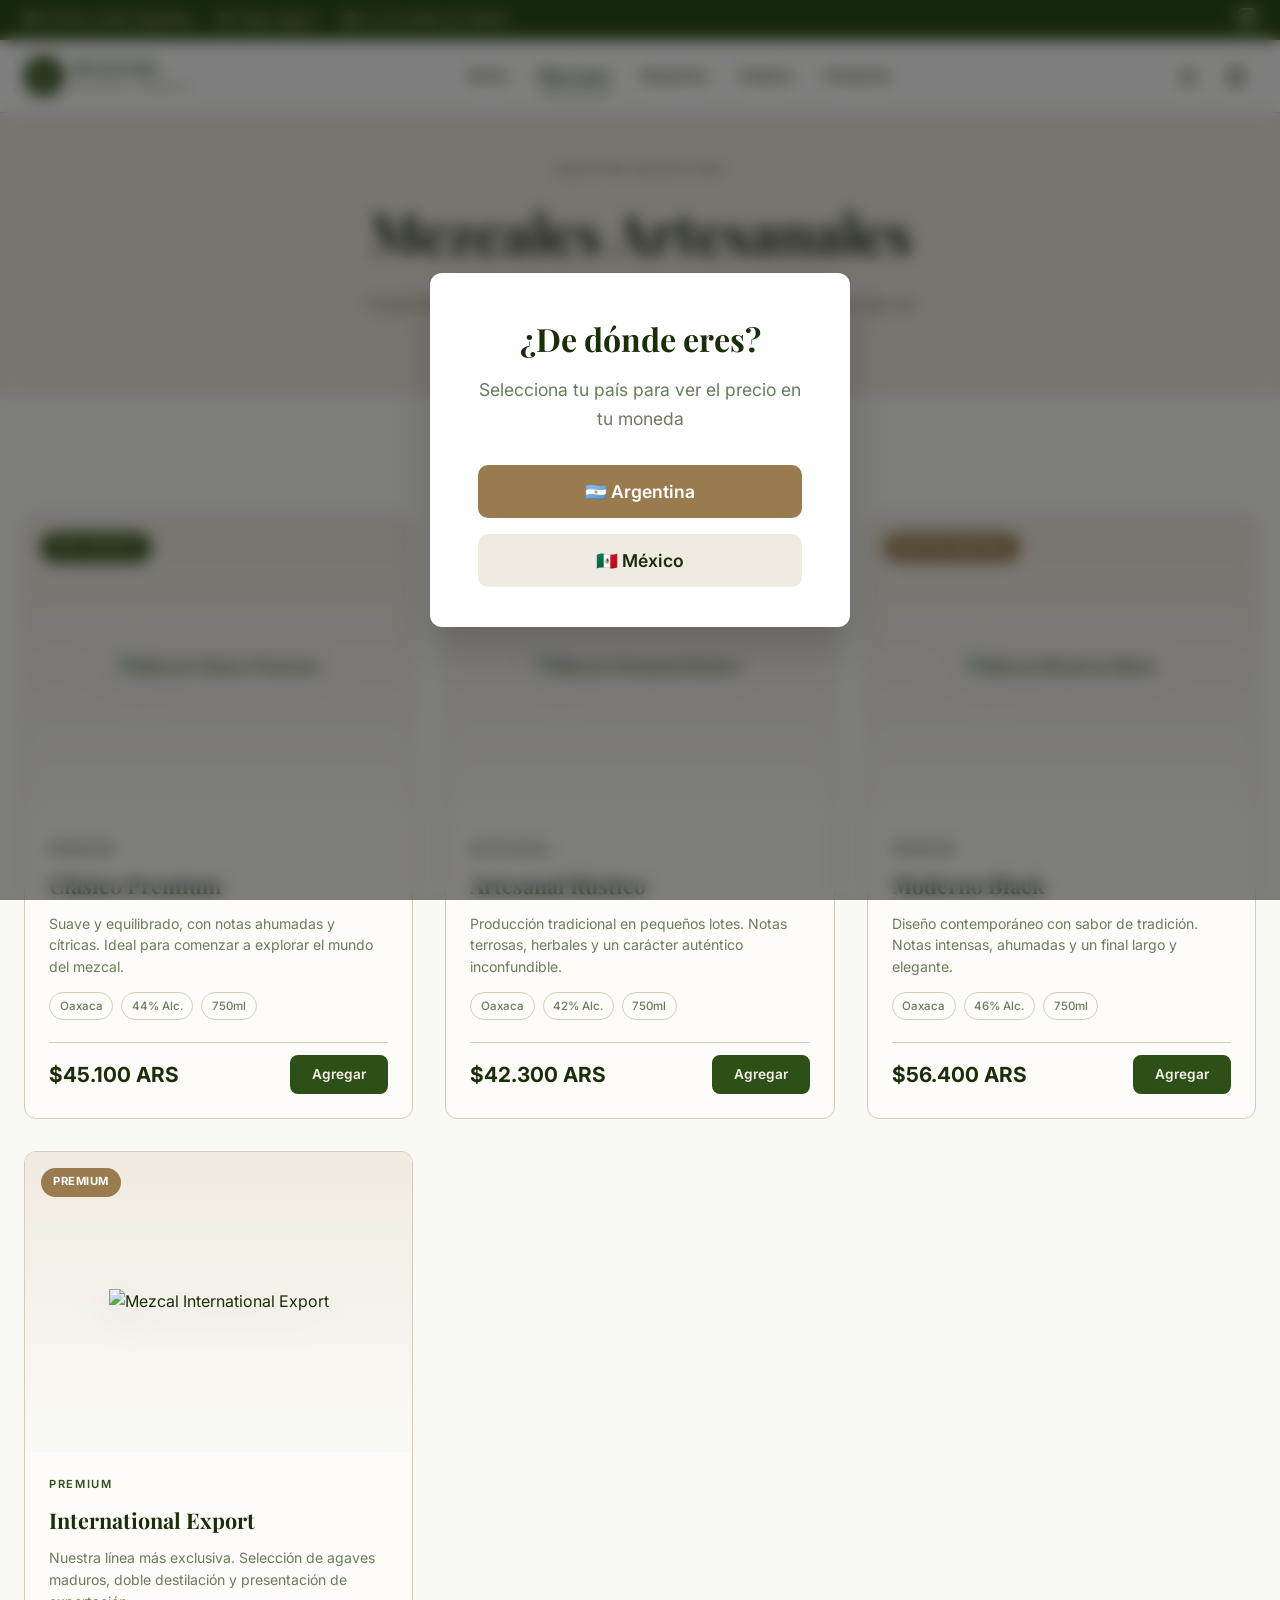
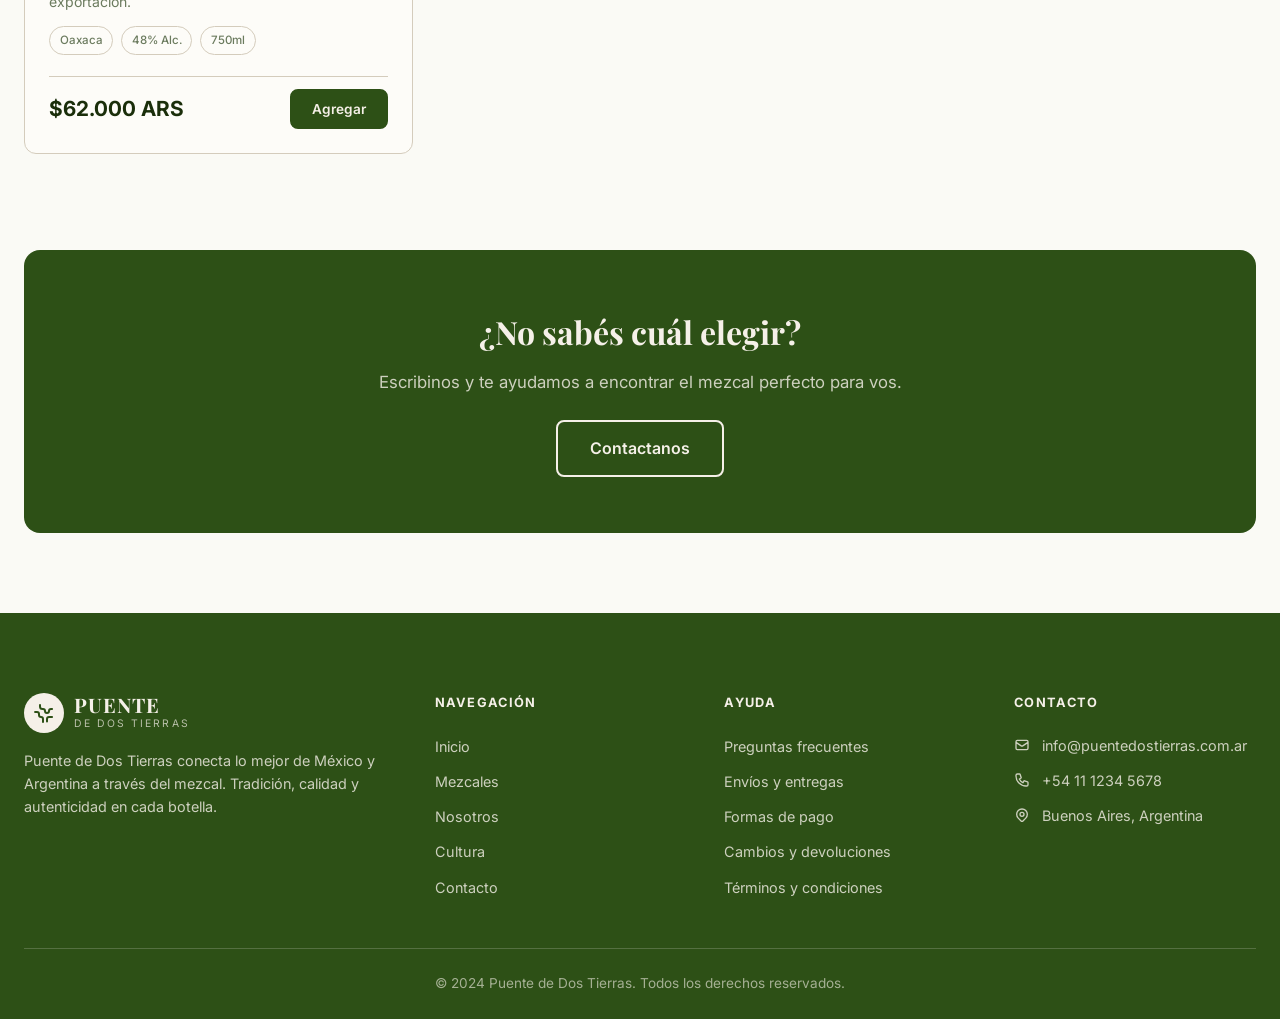
==== commit cf7c8b4b: "feat: update to 4 mezcals (Clasico Premium, Artesanal Rustico, Moderno Black, International Export) " ====
--- a/mezcales.html
+++ b/mezcales.html
@@ -76,8 +76,9 @@
           <button class="icon-btn" aria-label="Usuario">
             <svg width="20" height="20" fill="none" stroke="currentColor" viewBox="0 0 24 24"><path stroke-linecap="round" stroke-linejoin="round" stroke-width="2" d="M16 7a4 4 0 11-8 0 4 4 0 018 0zM12 14a7 7 0 00-7 7h14a7 7 0 00-7-7z"/></svg>
           </button>
-          <a href="#" class="icon-btn cart-btn" aria-label="Carrito">
+          <a href="carrito.html" class="icon-btn cart-btn" aria-label="Carrito">
             <svg width="20" height="20" fill="none" stroke="currentColor" viewBox="0 0 24 24"><path stroke-linecap="round" stroke-linejoin="round" stroke-width="2" d="M3 3h2l.4 2M7 13h10l4-8H5.4M7 13L5.4 5M7 13l-2.293 2.293c-.63.63-.184 1.707.707 1.707H17m0 0a2 2 0 100 4 2 2 0 000-4zm-8 2a2 2 0 100 4 2 2 0 000-4z"/></svg>
+            <span class="cart-count" id="cart-count" style="display:none;">0</span>
           </a>
           <button id="menu-toggle" class="icon-btn menu-toggle" aria-label="Menú">
             <svg class="hamburger-icon" width="24" height="24" fill="none" stroke="currentColor" viewBox="0 0 24 24"><path stroke-linecap="round" stroke-linejoin="round" stroke-width="2" d="M4 6h16M4 12h16M4 18h16"/></svg>
@@ -115,30 +116,26 @@
       <div class="container">
         <div class="filters-bar">
           <button class="filter-btn active" data-filter="all">Todos</button>
-          <button class="filter-btn" data-filter="joven">Joven</button>
-          <button class="filter-btn" data-filter="reposado">Reposado</button>
-          <button class="filter-btn" data-filter="silvestre">Silvestre</button>
-          <button class="filter-btn" data-filter="ensamble">Ensamble</button>
-        </div>
-      </div>
-    </section>
-
-    <!-- ============================================ -->
+          <button class="filter-btn" data-filter="premium">Premium</button>
+          <button class="filter-btn" data-filter="artesanal">Artesanal</button>
+        </div>
+      </div>
+    </section>
+
     <!-- PRODUCT CATALOG -->
-    <!-- ============================================ -->
     <section class="catalog">
       <div class="container">
         <div class="catalog-grid">
 
-          <!-- Product 1: Espadín Joven -->
-          <div class="catalog-card animate-on-scroll" data-category="joven">
+          <!-- Product 1: Clásico Premium -->
+          <div class="catalog-card animate-on-scroll" data-category="premium">
             <div class="catalog-card-badge">Más vendido</div>
             <div class="catalog-card-image">
-              <img src="https://hebbkx1anhila5yf.public.blob.vercel-storage.com/mezcal-jdgCJvvZKCyL3hi8HfYXwgTxOFoAdW.png" alt="Mezcal Espadín Joven">
-            </div>
-            <div class="catalog-card-body">
-              <span class="catalog-card-category">Joven</span>
-              <h3 class="catalog-card-name">Espadín Joven</h3>
+              <img src="https://hebbkx1anhila5yf.public.blob.vercel-storage.com/mezcal-jdgCJvvZKCyL3hi8HfYXwgTxOFoAdW.png" alt="Mezcal Clásico Premium">
+            </div>
+            <div class="catalog-card-body">
+              <span class="catalog-card-category">Premium</span>
+              <h3 class="catalog-card-name">Clásico Premium</h3>
               <p class="catalog-card-desc">Suave y equilibrado, con notas ahumadas y cítricas. Ideal para comenzar a explorar el mundo del mezcal.</p>
               <div class="catalog-card-details">
                 <span class="detail-tag">Oaxaca</span>
@@ -146,116 +143,73 @@
                 <span class="detail-tag">750ml</span>
               </div>
               <div class="catalog-card-footer">
-                <div class="catalog-card-price" data-price-ar="$28.900 ARS" data-price-mx="$700 MXN">$28.900 ARS</div>
-                <button class="btn btn-primary btn-sm">Agregar</button>
-              </div>
-            </div>
-          </div>
-
-          <!-- Product 2: Espadín Reposado -->
-          <div class="catalog-card animate-on-scroll" data-category="reposado">
-            <div class="catalog-card-image">
-              <img src="https://hebbkx1anhila5yf.public.blob.vercel-storage.com/mezcal-jdgCJvvZKCyL3hi8HfYXwgTxOFoAdW.png" alt="Mezcal Espadín Reposado">
-            </div>
-            <div class="catalog-card-body">
-              <span class="catalog-card-category">Reposado</span>
-              <h3 class="catalog-card-name">Espadín Reposado</h3>
-              <p class="catalog-card-desc">Descansado en barricas de roble por 6 meses. Notas de vainilla, caramelo y agave cocido.</p>
+                <div class="catalog-card-price" data-price-ar="$45.100 ARS" data-price-mx="USD $32">$45.100 ARS</div>
+                <button class="btn btn-primary btn-sm" data-add-to-cart="clasico-premium">Agregar</button>
+              </div>
+            </div>
+          </div>
+
+          <!-- Product 2: Artesanal Rústico -->
+          <div class="catalog-card animate-on-scroll" data-category="artesanal">
+            <div class="catalog-card-image">
+              <img src="https://hebbkx1anhila5yf.public.blob.vercel-storage.com/mezcal-jdgCJvvZKCyL3hi8HfYXwgTxOFoAdW.png" alt="Mezcal Artesanal Rústico">
+            </div>
+            <div class="catalog-card-body">
+              <span class="catalog-card-category">Artesanal</span>
+              <h3 class="catalog-card-name">Artesanal Rústico</h3>
+              <p class="catalog-card-desc">Producción tradicional en pequeños lotes. Notas terrosas, herbales y un carácter auténtico inconfundible.</p>
               <div class="catalog-card-details">
                 <span class="detail-tag">Oaxaca</span>
                 <span class="detail-tag">42% Alc.</span>
                 <span class="detail-tag">750ml</span>
               </div>
               <div class="catalog-card-footer">
-                <div class="catalog-card-price" data-price-ar="$35.500 ARS" data-price-mx="$850 MXN">$35.500 ARS</div>
-                <button class="btn btn-primary btn-sm">Agregar</button>
-              </div>
-            </div>
-          </div>
-
-          <!-- Product 3: Tobalá -->
-          <div class="catalog-card animate-on-scroll" data-category="silvestre">
+                <div class="catalog-card-price" data-price-ar="$42.300 ARS" data-price-mx="USD $30">$42.300 ARS</div>
+                <button class="btn btn-primary btn-sm" data-add-to-cart="artesanal-rustico">Agregar</button>
+              </div>
+            </div>
+          </div>
+
+          <!-- Product 3: Moderno Black -->
+          <div class="catalog-card animate-on-scroll" data-category="premium">
+            <div class="catalog-card-badge premium">Edición Especial</div>
+            <div class="catalog-card-image">
+              <img src="https://hebbkx1anhila5yf.public.blob.vercel-storage.com/mezcal-jdgCJvvZKCyL3hi8HfYXwgTxOFoAdW.png" alt="Mezcal Moderno Black">
+            </div>
+            <div class="catalog-card-body">
+              <span class="catalog-card-category">Premium</span>
+              <h3 class="catalog-card-name">Moderno Black</h3>
+              <p class="catalog-card-desc">Diseño contemporáneo con sabor de tradición. Notas intensas, ahumadas y un final largo y elegante.</p>
+              <div class="catalog-card-details">
+                <span class="detail-tag">Oaxaca</span>
+                <span class="detail-tag">46% Alc.</span>
+                <span class="detail-tag">750ml</span>
+              </div>
+              <div class="catalog-card-footer">
+                <div class="catalog-card-price" data-price-ar="$56.400 ARS" data-price-mx="USD $40">$56.400 ARS</div>
+                <button class="btn btn-primary btn-sm" data-add-to-cart="moderno-black">Agregar</button>
+              </div>
+            </div>
+          </div>
+
+          <!-- Product 4: International Export -->
+          <div class="catalog-card animate-on-scroll" data-category="premium">
             <div class="catalog-card-badge premium">Premium</div>
             <div class="catalog-card-image">
-              <img src="https://hebbkx1anhila5yf.public.blob.vercel-storage.com/mezcal-jdgCJvvZKCyL3hi8HfYXwgTxOFoAdW.png" alt="Mezcal Tobalá">
-            </div>
-            <div class="catalog-card-body">
-              <span class="catalog-card-category">Silvestre</span>
-              <h3 class="catalog-card-name">Tobalá</h3>
-              <p class="catalog-card-desc">Agave silvestre de montaña. Notas florales, minerales y un final largo y elegante. Producción muy limitada.</p>
-              <div class="catalog-card-details">
-                <span class="detail-tag">Oaxaca</span>
-                <span class="detail-tag">47% Alc.</span>
-                <span class="detail-tag">750ml</span>
-              </div>
-              <div class="catalog-card-footer">
-                <div class="catalog-card-price" data-price-ar="$52.000 ARS" data-price-mx="$1.250 MXN">$52.000 ARS</div>
-                <button class="btn btn-primary btn-sm">Agregar</button>
-              </div>
-            </div>
-          </div>
-
-          <!-- Product 4: Cuishe -->
-          <div class="catalog-card animate-on-scroll" data-category="silvestre">
-            <div class="catalog-card-image">
-              <img src="https://hebbkx1anhila5yf.public.blob.vercel-storage.com/mezcal-jdgCJvvZKCyL3hi8HfYXwgTxOFoAdW.png" alt="Mezcal Cuishe">
-            </div>
-            <div class="catalog-card-body">
-              <span class="catalog-card-category">Silvestre</span>
-              <h3 class="catalog-card-name">Cuishe</h3>
-              <p class="catalog-card-desc">Agave largo y silvestre de valles oaxaqueños. Notas herbales, mentoladas y terrosas con carácter único.</p>
-              <div class="catalog-card-details">
-                <span class="detail-tag">Oaxaca</span>
-                <span class="detail-tag">46% Alc.</span>
-                <span class="detail-tag">750ml</span>
-              </div>
-              <div class="catalog-card-footer">
-                <div class="catalog-card-price" data-price-ar="$48.000 ARS" data-price-mx="$1.150 MXN">$48.000 ARS</div>
-                <button class="btn btn-primary btn-sm">Agregar</button>
-              </div>
-            </div>
-          </div>
-
-          <!-- Product 5: Madrecuishe -->
-          <div class="catalog-card animate-on-scroll" data-category="silvestre">
-            <div class="catalog-card-badge premium">Premium</div>
-            <div class="catalog-card-image">
-              <img src="https://hebbkx1anhila5yf.public.blob.vercel-storage.com/mezcal-jdgCJvvZKCyL3hi8HfYXwgTxOFoAdW.png" alt="Mezcal Madrecuishe">
-            </div>
-            <div class="catalog-card-body">
-              <span class="catalog-card-category">Silvestre</span>
-              <h3 class="catalog-card-name">Madrecuishe</h3>
-              <p class="catalog-card-desc">Agave silvestre de crecimiento lento. Complejo, con notas de frutas tropicales, especias y un toque mineral.</p>
+              <img src="https://hebbkx1anhila5yf.public.blob.vercel-storage.com/mezcal-jdgCJvvZKCyL3hi8HfYXwgTxOFoAdW.png" alt="Mezcal International Export">
+            </div>
+            <div class="catalog-card-body">
+              <span class="catalog-card-category">Premium</span>
+              <h3 class="catalog-card-name">International Export</h3>
+              <p class="catalog-card-desc">Nuestra línea más exclusiva. Selección de agaves maduros, doble destilación y presentación de exportación.</p>
               <div class="catalog-card-details">
                 <span class="detail-tag">Oaxaca</span>
                 <span class="detail-tag">48% Alc.</span>
                 <span class="detail-tag">750ml</span>
               </div>
               <div class="catalog-card-footer">
-                <div class="catalog-card-price" data-price-ar="$55.000 ARS" data-price-mx="$1.350 MXN">$55.000 ARS</div>
-                <button class="btn btn-primary btn-sm">Agregar</button>
-              </div>
-            </div>
-          </div>
-
-          <!-- Product 6: Ensamble -->
-          <div class="catalog-card animate-on-scroll" data-category="ensamble">
-            <div class="catalog-card-badge">Edición Especial</div>
-            <div class="catalog-card-image">
-              <img src="https://hebbkx1anhila5yf.public.blob.vercel-storage.com/mezcal-jdgCJvvZKCyL3hi8HfYXwgTxOFoAdW.png" alt="Mezcal Ensamble">
-            </div>
-            <div class="catalog-card-body">
-              <span class="catalog-card-category">Ensamble</span>
-              <h3 class="catalog-card-name">Ensamble Espadín-Tobalá</h3>
-              <p class="catalog-card-desc">Mezcla artesanal de Espadín y Tobalá. Lo mejor de dos mundos: suavidad y complejidad en perfecta armonía.</p>
-              <div class="catalog-card-details">
-                <span class="detail-tag">Oaxaca</span>
-                <span class="detail-tag">45% Alc.</span>
-                <span class="detail-tag">750ml</span>
-              </div>
-              <div class="catalog-card-footer">
-                <div class="catalog-card-price" data-price-ar="$45.000 ARS" data-price-mx="$1.080 MXN">$45.000 ARS</div>
-                <button class="btn btn-primary btn-sm">Agregar</button>
+                <div class="catalog-card-price" data-price-ar="$62.000 ARS" data-price-mx="USD $44">$62.000 ARS</div>
+                <button class="btn btn-primary btn-sm" data-add-to-cart="international-export">Agregar</button>
               </div>
             </div>
           </div>
--- a/css/styles.css
+++ b/css/styles.css
@@ -1641,3 +1641,366 @@
     height: 250px;
   }
 }
+
+/* ============================================ */
+/* CART COUNT BADGE                             */
+/* ============================================ */
+.cart-btn {
+  position: relative;
+}
+
+.cart-count {
+  position: absolute;
+  top: -2px;
+  right: -2px;
+  width: 20px;
+  height: 20px;
+  border-radius: 50%;
+  background: var(--accent);
+  color: white;
+  font-size: 0.65rem;
+  font-weight: 700;
+  display: flex;
+  align-items: center;
+  justify-content: center;
+  line-height: 1;
+}
+
+/* ============================================ */
+/* TOAST NOTIFICATION                           */
+/* ============================================ */
+.toast {
+  position: fixed;
+  bottom: 2rem;
+  right: 2rem;
+  background: var(--primary);
+  color: var(--primary-foreground);
+  padding: 1rem 1.5rem;
+  border-radius: 10px;
+  box-shadow: var(--shadow-xl);
+  display: flex;
+  align-items: center;
+  gap: 0.75rem;
+  font-weight: 500;
+  font-size: 0.95rem;
+  z-index: 200;
+  transform: translateY(100px);
+  opacity: 0;
+  transition: all 0.3s ease;
+}
+
+.toast.show {
+  transform: translateY(0);
+  opacity: 1;
+}
+
+/* ============================================ */
+/* BUTTON ADDED STATE                           */
+/* ============================================ */
+.btn-added {
+  background: var(--accent) !important;
+  border-color: var(--accent) !important;
+  pointer-events: none;
+}
+
+/* ============================================ */
+/* CART PAGE                                    */
+/* ============================================ */
+.cart-section {
+  padding: 3rem 0 6rem;
+  background: var(--background);
+  min-height: 50vh;
+}
+
+/* Empty state */
+.cart-empty {
+  flex-direction: column;
+  align-items: center;
+  justify-content: center;
+  text-align: center;
+  gap: 1.5rem;
+  padding: 4rem 2rem;
+}
+
+.cart-empty-icon {
+  width: 100px;
+  height: 100px;
+  border-radius: 50%;
+  background: var(--secondary);
+  display: flex;
+  align-items: center;
+  justify-content: center;
+  color: var(--muted);
+}
+
+.cart-empty h2 {
+  font-family: 'Playfair Display', Georgia, serif;
+  font-size: 1.75rem;
+  font-weight: 700;
+  color: var(--foreground);
+}
+
+.cart-empty p {
+  color: var(--muted);
+  font-size: 1.05rem;
+  max-width: 400px;
+}
+
+/* Cart layout */
+.cart-layout {
+  display: grid;
+  grid-template-columns: 1fr 380px;
+  gap: 2rem;
+  align-items: start;
+}
+
+.cart-items {
+  background: var(--card);
+  border: 1px solid var(--border);
+  border-radius: var(--radius);
+  overflow: hidden;
+}
+
+.cart-items-header {
+  display: grid;
+  grid-template-columns: 2fr 1fr 1fr 1fr 50px;
+  gap: 1rem;
+  padding: 1rem 1.5rem;
+  background: var(--secondary);
+  font-size: 0.8rem;
+  font-weight: 700;
+  text-transform: uppercase;
+  letter-spacing: 0.05em;
+  color: var(--muted);
+}
+
+/* Cart item */
+.cart-item {
+  display: grid;
+  grid-template-columns: 2fr 1fr 1fr 1fr 50px;
+  gap: 1rem;
+  padding: 1.25rem 1.5rem;
+  align-items: center;
+  border-bottom: 1px solid var(--border);
+  transition: background 0.2s ease;
+}
+
+.cart-item:hover {
+  background: rgba(45,80,22,0.02);
+}
+
+.cart-item:last-child {
+  border-bottom: none;
+}
+
+.cart-item-product {
+  display: flex;
+  align-items: center;
+  gap: 1rem;
+}
+
+.cart-item-image {
+  width: 70px;
+  height: 70px;
+  background: var(--secondary);
+  border-radius: 8px;
+  display: flex;
+  align-items: center;
+  justify-content: center;
+  flex-shrink: 0;
+}
+
+.cart-item-image img {
+  max-height: 60px;
+  width: auto;
+  object-fit: contain;
+}
+
+.cart-item-info h4 {
+  font-family: 'Playfair Display', Georgia, serif;
+  font-size: 1rem;
+  font-weight: 700;
+  color: var(--foreground);
+  margin-bottom: 0.2rem;
+}
+
+.cart-item-category {
+  font-size: 0.78rem;
+  color: var(--muted);
+}
+
+.cart-item-price {
+  font-weight: 600;
+  font-size: 0.95rem;
+}
+
+.cart-item-subtotal {
+  font-weight: 700;
+  font-size: 1rem;
+  color: var(--foreground);
+}
+
+.cart-item-qty {
+  display: flex;
+  align-items: center;
+  gap: 0;
+  border: 1px solid var(--border);
+  border-radius: 8px;
+  overflow: hidden;
+  width: fit-content;
+}
+
+.qty-btn {
+  width: 36px;
+  height: 36px;
+  border: none;
+  background: transparent;
+  font-size: 1.1rem;
+  font-weight: 700;
+  cursor: pointer;
+  display: flex;
+  align-items: center;
+  justify-content: center;
+  color: var(--foreground);
+  transition: background 0.2s;
+}
+
+.qty-btn:hover {
+  background: var(--secondary);
+}
+
+.qty-value {
+  width: 36px;
+  text-align: center;
+  font-weight: 600;
+  font-size: 0.95rem;
+}
+
+.cart-item-remove {
+  width: 36px;
+  height: 36px;
+  border: none;
+  background: transparent;
+  border-radius: 8px;
+  cursor: pointer;
+  display: flex;
+  align-items: center;
+  justify-content: center;
+  color: var(--muted);
+  transition: all 0.2s;
+}
+
+.cart-item-remove:hover {
+  background: #FEE2E2;
+  color: #DC2626;
+}
+
+/* Summary sidebar */
+.cart-summary-card {
+  background: var(--card);
+  border: 1px solid var(--border);
+  border-radius: var(--radius);
+  padding: 2rem;
+  position: sticky;
+  top: 10rem;
+}
+
+.cart-summary-card h3 {
+  font-family: 'Playfair Display', Georgia, serif;
+  font-size: 1.25rem;
+  font-weight: 700;
+  margin-bottom: 1.5rem;
+}
+
+.summary-row {
+  display: flex;
+  justify-content: space-between;
+  align-items: center;
+  padding: 0.6rem 0;
+  font-size: 0.95rem;
+}
+
+.summary-row.total {
+  font-size: 1.2rem;
+  font-weight: 700;
+  color: var(--foreground);
+  padding: 0.75rem 0;
+}
+
+.summary-shipping {
+  color: var(--primary);
+  font-weight: 600;
+}
+
+.summary-divider {
+  height: 1px;
+  background: var(--border);
+  margin: 0.5rem 0;
+}
+
+.btn-full {
+  width: 100%;
+  justify-content: center;
+  margin-top: 0.75rem;
+}
+
+.cart-clear-btn {
+  display: block;
+  width: 100%;
+  margin-top: 1rem;
+  padding: 0.5rem;
+  background: none;
+  border: none;
+  font-family: inherit;
+  font-size: 0.85rem;
+  color: var(--muted);
+  cursor: pointer;
+  text-decoration: underline;
+  transition: color 0.2s;
+}
+
+.cart-clear-btn:hover {
+  color: #DC2626;
+}
+
+/* Cart responsive */
+@media (max-width: 1024px) {
+  .cart-layout {
+    grid-template-columns: 1fr;
+  }
+
+  .cart-summary-card {
+    position: static;
+  }
+}
+
+@media (max-width: 768px) {
+  .cart-items-header {
+    display: none;
+  }
+
+  .cart-item {
+    grid-template-columns: 1fr;
+    gap: 0.75rem;
+    padding: 1.25rem;
+  }
+
+  .cart-item-product {
+    gap: 0.75rem;
+  }
+
+  .cart-item-price,
+  .cart-item-subtotal {
+    font-size: 0.9rem;
+  }
+
+  .cart-item::before {
+    content: none;
+  }
+
+  .toast {
+    left: 1rem;
+    right: 1rem;
+    bottom: 1rem;
+  }
+}
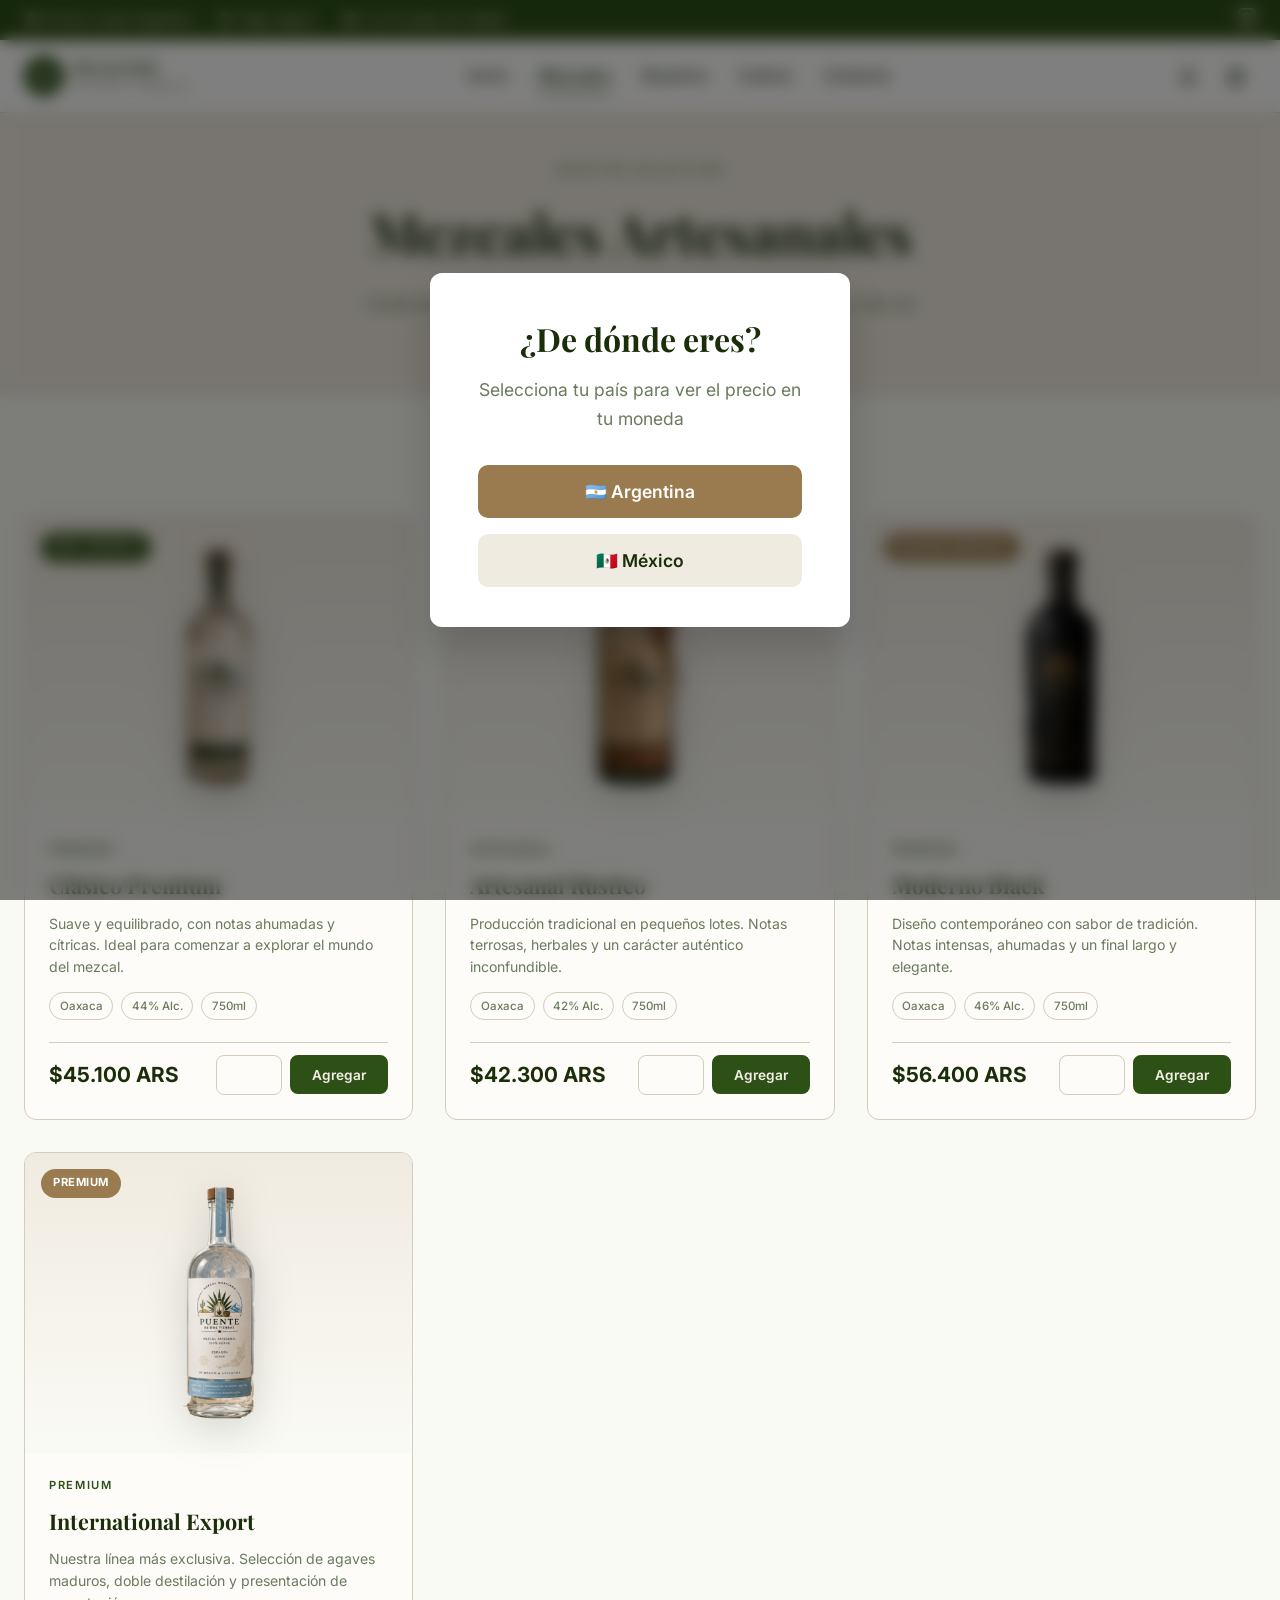
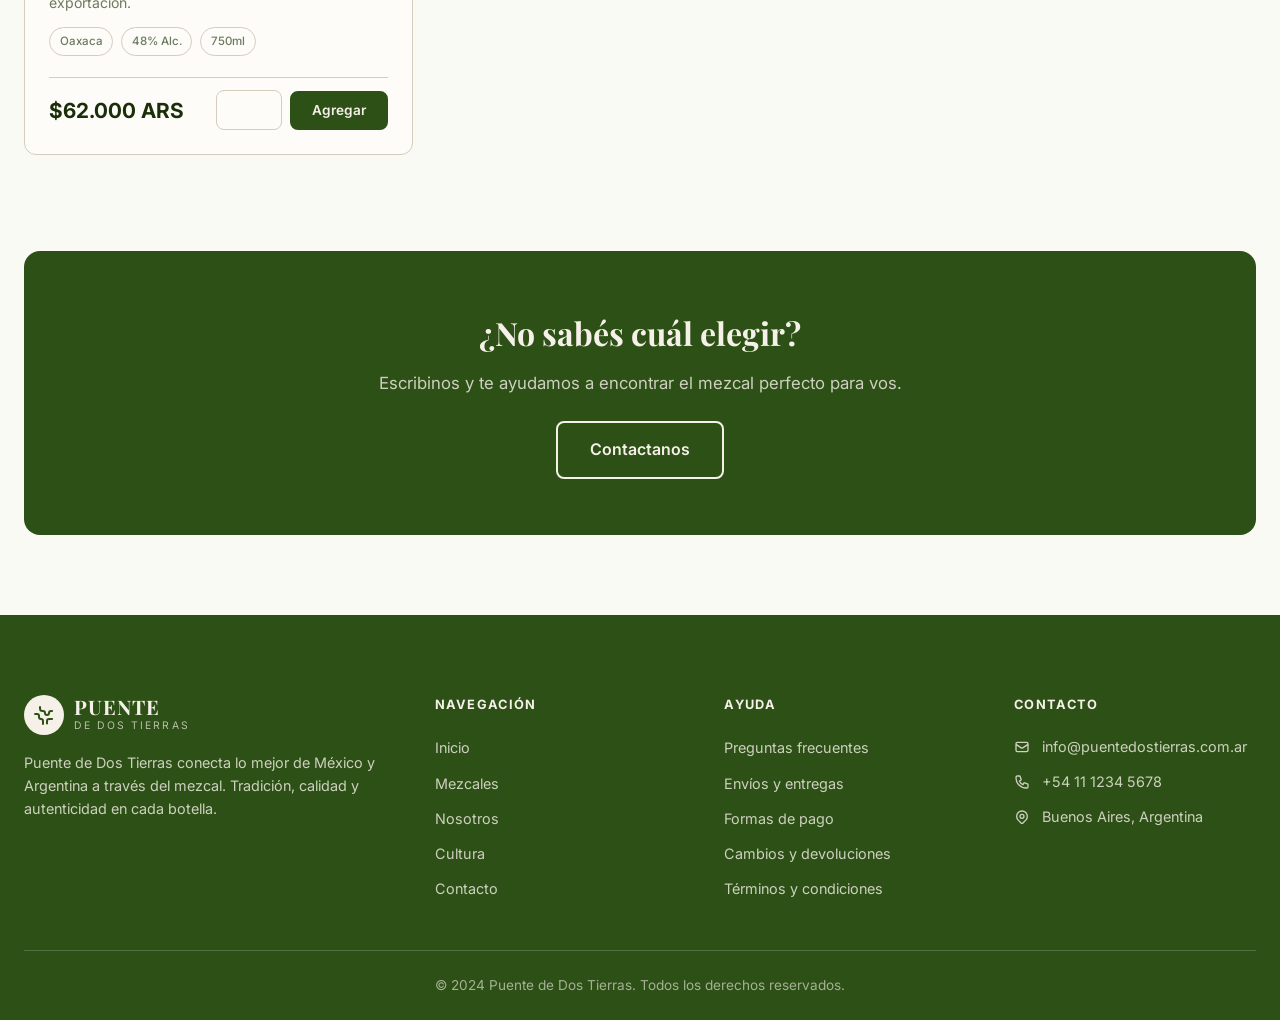
==== commit 5a0bad22: "feat: add bottle images, product detail pages, eye icon, WhatsApp 3873050468" ====
--- a/mezcales.html
+++ b/mezcales.html
@@ -131,7 +131,7 @@
           <div class="catalog-card animate-on-scroll" data-category="premium">
             <div class="catalog-card-badge">Más vendido</div>
             <div class="catalog-card-image">
-              <img src="https://hebbkx1anhila5yf.public.blob.vercel-storage.com/mezcal-jdgCJvvZKCyL3hi8HfYXwgTxOFoAdW.png" alt="Mezcal Clásico Premium">
+              <img src="img/clasico-premium.png" alt="Mezcal Clásico Premium">
             </div>
             <div class="catalog-card-body">
               <span class="catalog-card-category">Premium</span>
@@ -144,7 +144,12 @@
               </div>
               <div class="catalog-card-footer">
                 <div class="catalog-card-price" data-price-ar="$45.100 ARS" data-price-mx="USD $32">$45.100 ARS</div>
-                <button class="btn btn-primary btn-sm" data-add-to-cart="clasico-premium">Agregar</button>
+                <div class="catalog-card-actions">
+                  <a href="clasico-premium.html" class="btn btn-icon" title="Ver detalle">
+                    <svg width="18" height="18" fill="none" stroke="currentColor" viewBox="0 0 24 24"><path stroke-linecap="round" stroke-linejoin="round" stroke-width="2" d="M15 12a3 3 0 11-6 0 3 3 0 016 0z"/><path stroke-linecap="round" stroke-linejoin="round" stroke-width="2" d="M2.458 12C3.732 7.943 7.523 5 12 5c4.478 0 8.268 2.943 9.542 7-1.274 4.057-5.064 7-9.542 7-4.477 0-8.268-2.943-9.542-7z"/></svg>
+                  </a>
+                  <button class="btn btn-primary btn-sm" data-add-to-cart="clasico-premium">Agregar</button>
+                </div>
               </div>
             </div>
           </div>
@@ -152,7 +157,7 @@
           <!-- Product 2: Artesanal Rústico -->
           <div class="catalog-card animate-on-scroll" data-category="artesanal">
             <div class="catalog-card-image">
-              <img src="https://hebbkx1anhila5yf.public.blob.vercel-storage.com/mezcal-jdgCJvvZKCyL3hi8HfYXwgTxOFoAdW.png" alt="Mezcal Artesanal Rústico">
+              <img src="img/artesanal-rustico.png" alt="Mezcal Artesanal Rústico">
             </div>
             <div class="catalog-card-body">
               <span class="catalog-card-category">Artesanal</span>
@@ -165,7 +170,12 @@
               </div>
               <div class="catalog-card-footer">
                 <div class="catalog-card-price" data-price-ar="$42.300 ARS" data-price-mx="USD $30">$42.300 ARS</div>
-                <button class="btn btn-primary btn-sm" data-add-to-cart="artesanal-rustico">Agregar</button>
+                <div class="catalog-card-actions">
+                  <a href="artesanal-rustico.html" class="btn btn-icon" title="Ver detalle">
+                    <svg width="18" height="18" fill="none" stroke="currentColor" viewBox="0 0 24 24"><path stroke-linecap="round" stroke-linejoin="round" stroke-width="2" d="M15 12a3 3 0 11-6 0 3 3 0 016 0z"/><path stroke-linecap="round" stroke-linejoin="round" stroke-width="2" d="M2.458 12C3.732 7.943 7.523 5 12 5c4.478 0 8.268 2.943 9.542 7-1.274 4.057-5.064 7-9.542 7-4.477 0-8.268-2.943-9.542-7z"/></svg>
+                  </a>
+                  <button class="btn btn-primary btn-sm" data-add-to-cart="artesanal-rustico">Agregar</button>
+                </div>
               </div>
             </div>
           </div>
@@ -174,7 +184,7 @@
           <div class="catalog-card animate-on-scroll" data-category="premium">
             <div class="catalog-card-badge premium">Edición Especial</div>
             <div class="catalog-card-image">
-              <img src="https://hebbkx1anhila5yf.public.blob.vercel-storage.com/mezcal-jdgCJvvZKCyL3hi8HfYXwgTxOFoAdW.png" alt="Mezcal Moderno Black">
+              <img src="img/moderno-black.png" alt="Mezcal Moderno Black">
             </div>
             <div class="catalog-card-body">
               <span class="catalog-card-category">Premium</span>
@@ -187,7 +197,12 @@
               </div>
               <div class="catalog-card-footer">
                 <div class="catalog-card-price" data-price-ar="$56.400 ARS" data-price-mx="USD $40">$56.400 ARS</div>
-                <button class="btn btn-primary btn-sm" data-add-to-cart="moderno-black">Agregar</button>
+                <div class="catalog-card-actions">
+                  <a href="moderno-black.html" class="btn btn-icon" title="Ver detalle">
+                    <svg width="18" height="18" fill="none" stroke="currentColor" viewBox="0 0 24 24"><path stroke-linecap="round" stroke-linejoin="round" stroke-width="2" d="M15 12a3 3 0 11-6 0 3 3 0 016 0z"/><path stroke-linecap="round" stroke-linejoin="round" stroke-width="2" d="M2.458 12C3.732 7.943 7.523 5 12 5c4.478 0 8.268 2.943 9.542 7-1.274 4.057-5.064 7-9.542 7-4.477 0-8.268-2.943-9.542-7z"/></svg>
+                  </a>
+                  <button class="btn btn-primary btn-sm" data-add-to-cart="moderno-black">Agregar</button>
+                </div>
               </div>
             </div>
           </div>
@@ -196,7 +211,7 @@
           <div class="catalog-card animate-on-scroll" data-category="premium">
             <div class="catalog-card-badge premium">Premium</div>
             <div class="catalog-card-image">
-              <img src="https://hebbkx1anhila5yf.public.blob.vercel-storage.com/mezcal-jdgCJvvZKCyL3hi8HfYXwgTxOFoAdW.png" alt="Mezcal International Export">
+              <img src="img/international-export.png" alt="Mezcal International Export">
             </div>
             <div class="catalog-card-body">
               <span class="catalog-card-category">Premium</span>
@@ -209,7 +224,12 @@
               </div>
               <div class="catalog-card-footer">
                 <div class="catalog-card-price" data-price-ar="$62.000 ARS" data-price-mx="USD $44">$62.000 ARS</div>
-                <button class="btn btn-primary btn-sm" data-add-to-cart="international-export">Agregar</button>
+                <div class="catalog-card-actions">
+                  <a href="international-export.html" class="btn btn-icon" title="Ver detalle">
+                    <svg width="18" height="18" fill="none" stroke="currentColor" viewBox="0 0 24 24"><path stroke-linecap="round" stroke-linejoin="round" stroke-width="2" d="M15 12a3 3 0 11-6 0 3 3 0 016 0z"/><path stroke-linecap="round" stroke-linejoin="round" stroke-width="2" d="M2.458 12C3.732 7.943 7.523 5 12 5c4.478 0 8.268 2.943 9.542 7-1.274 4.057-5.064 7-9.542 7-4.477 0-8.268-2.943-9.542-7z"/></svg>
+                  </a>
+                  <button class="btn btn-primary btn-sm" data-add-to-cart="international-export">Agregar</button>
+                </div>
               </div>
             </div>
           </div>
--- a/css/styles.css
+++ b/css/styles.css
@@ -2004,3 +2004,199 @@
     bottom: 1rem;
   }
 }
+
+/* ============================================ */
+/* CATALOG CARD ACTIONS                         */
+/* ============================================ */
+.catalog-card-actions {
+  display: flex;
+  align-items: center;
+  gap: 0.5rem;
+}
+
+.btn-icon {
+  width: 40px;
+  height: 40px;
+  display: flex;
+  align-items: center;
+  justify-content: center;
+  border-radius: 8px;
+  border: 1px solid var(--border);
+  background: var(--card);
+  color: var(--muted);
+  cursor: pointer;
+  transition: all 0.2s ease;
+  text-decoration: none;
+}
+
+.btn-icon:hover {
+  background: var(--primary);
+  color: var(--primary-foreground);
+  border-color: var(--primary);
+}
+
+/* ============================================ */
+/* PRODUCT DETAIL PAGE                          */
+/* ============================================ */
+.back-link {
+  display: inline-flex;
+  align-items: center;
+  gap: 0.5rem;
+  color: var(--muted);
+  text-decoration: none;
+  font-size: 0.9rem;
+  font-weight: 500;
+  margin-bottom: 2rem;
+  transition: color 0.2s;
+}
+
+.back-link:hover {
+  color: var(--primary);
+}
+
+.product-detail {
+  padding: 2rem 0 6rem;
+  background: var(--background);
+}
+
+.product-detail-grid {
+  display: grid;
+  grid-template-columns: 1fr 1fr;
+  gap: 4rem;
+  align-items: start;
+}
+
+.product-detail-image {
+  background: var(--secondary);
+  border-radius: var(--radius);
+  padding: 3rem;
+  display: flex;
+  align-items: center;
+  justify-content: center;
+  position: sticky;
+  top: 10rem;
+}
+
+.product-detail-image img {
+  max-height: 500px;
+  width: auto;
+  object-fit: contain;
+  filter: drop-shadow(0 20px 40px rgba(0,0,0,0.15));
+}
+
+.product-detail-info .catalog-card-category {
+  display: inline-block;
+  margin-bottom: 0.75rem;
+}
+
+.product-detail-name {
+  font-family: 'Playfair Display', Georgia, serif;
+  font-size: clamp(2rem, 3.5vw, 2.75rem);
+  font-weight: 800;
+  color: var(--foreground);
+  line-height: 1.15;
+  margin-bottom: 1.5rem;
+}
+
+.product-detail-desc {
+  font-size: 1.05rem;
+  line-height: 1.75;
+  color: var(--muted);
+  margin-bottom: 2rem;
+}
+
+.product-detail-specs {
+  display: grid;
+  grid-template-columns: 1fr 1fr;
+  gap: 0;
+  border: 1px solid var(--border);
+  border-radius: var(--radius);
+  overflow: hidden;
+  margin-bottom: 2rem;
+}
+
+.spec-item {
+  display: flex;
+  flex-direction: column;
+  padding: 1rem 1.25rem;
+  border-bottom: 1px solid var(--border);
+  border-right: 1px solid var(--border);
+}
+
+.spec-item:nth-child(2n) {
+  border-right: none;
+}
+
+.spec-item:nth-last-child(-n+2) {
+  border-bottom: none;
+}
+
+.spec-label {
+  font-size: 0.75rem;
+  font-weight: 700;
+  text-transform: uppercase;
+  letter-spacing: 0.05em;
+  color: var(--muted);
+  margin-bottom: 0.25rem;
+}
+
+.spec-value {
+  font-size: 0.95rem;
+  font-weight: 600;
+  color: var(--foreground);
+}
+
+.product-detail-price {
+  margin-bottom: 1.5rem;
+}
+
+.product-detail-price .catalog-card-price {
+  font-family: 'Playfair Display', Georgia, serif;
+  font-size: 2rem;
+  font-weight: 800;
+  color: var(--foreground);
+}
+
+.product-detail-actions {
+  display: flex;
+  gap: 1rem;
+  flex-wrap: wrap;
+}
+
+.product-detail-actions .btn {
+  flex: 1;
+  min-width: 180px;
+  justify-content: center;
+}
+
+.btn-lg {
+  padding: 1rem 2rem;
+  font-size: 1.05rem;
+}
+
+/* Detail page responsive */
+@media (max-width: 1024px) {
+  .product-detail-grid {
+    gap: 2.5rem;
+  }
+
+  .product-detail-image {
+    position: static;
+    padding: 2rem;
+  }
+}
+
+@media (max-width: 768px) {
+  .product-detail-grid {
+    grid-template-columns: 1fr;
+    gap: 2rem;
+  }
+
+  .product-detail-image img {
+    max-height: 350px;
+  }
+
+  .product-detail-actions .btn {
+    min-width: unset;
+  }
+}
